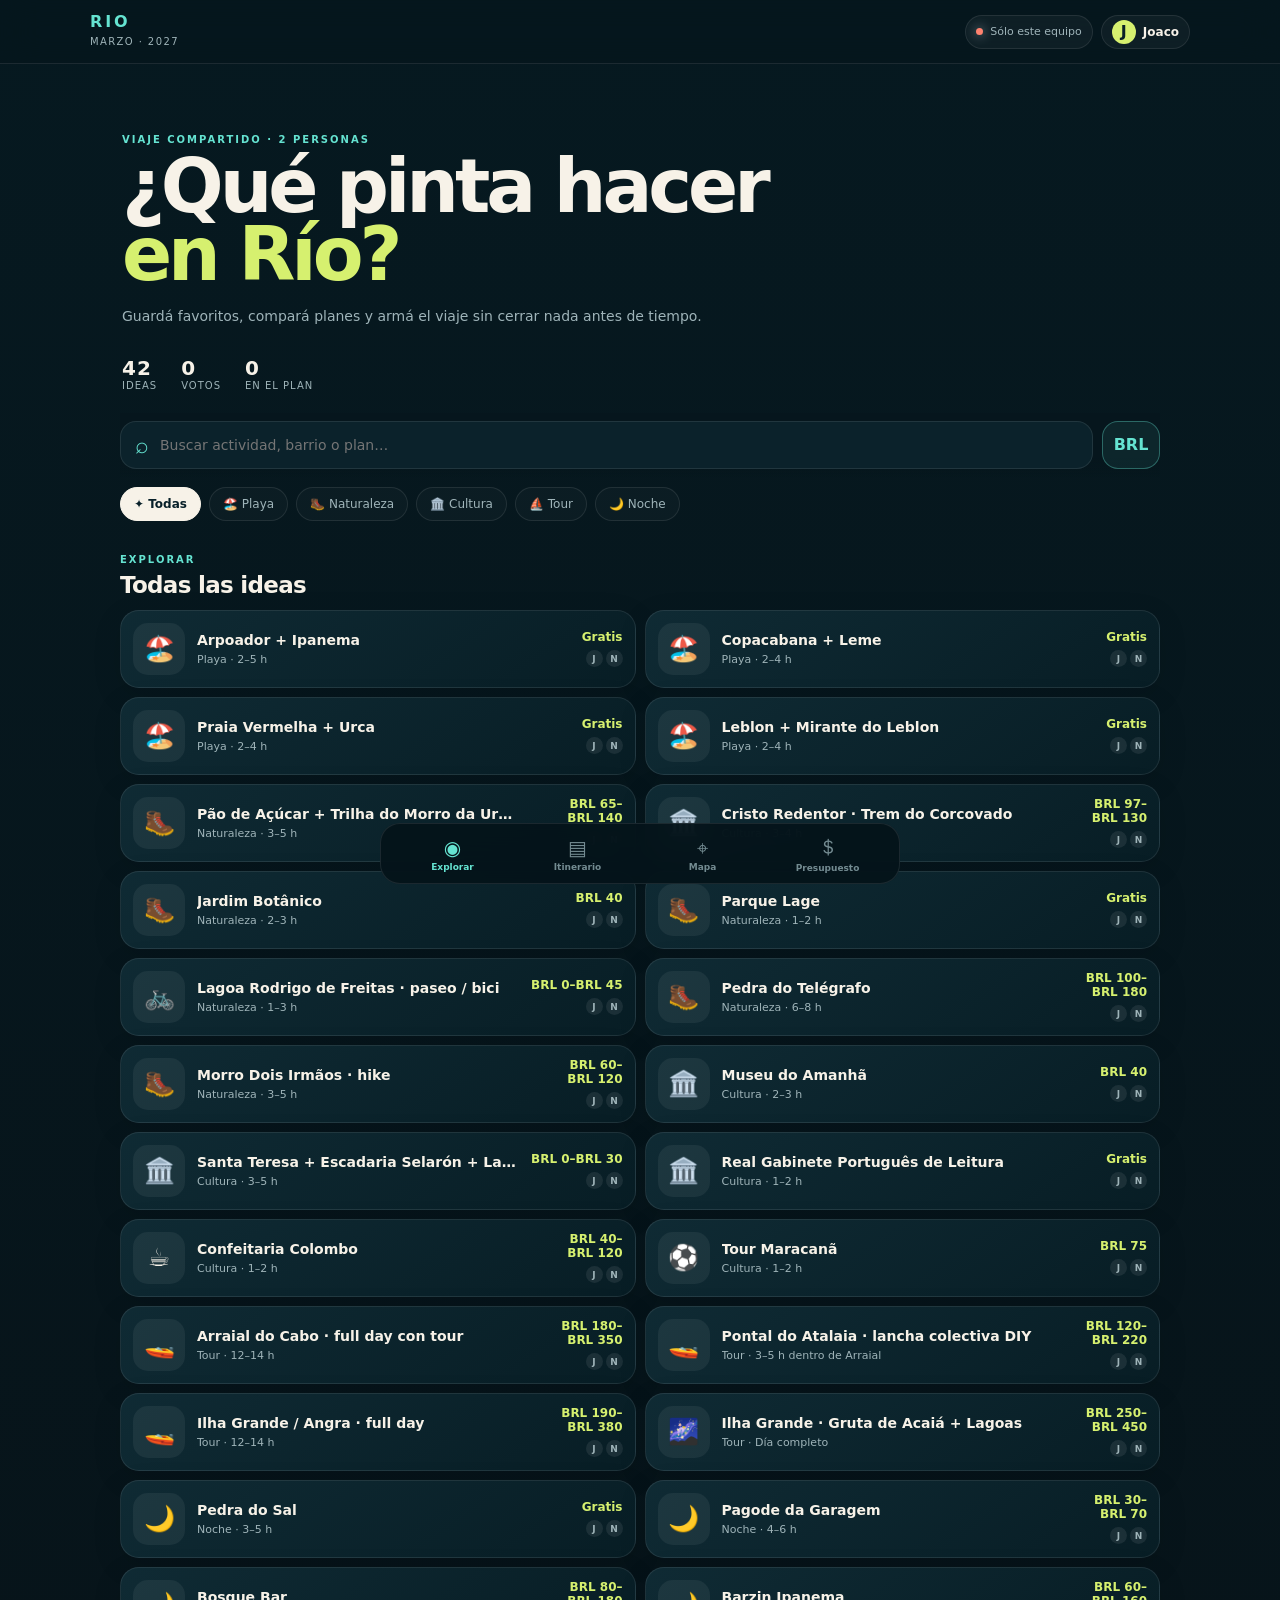
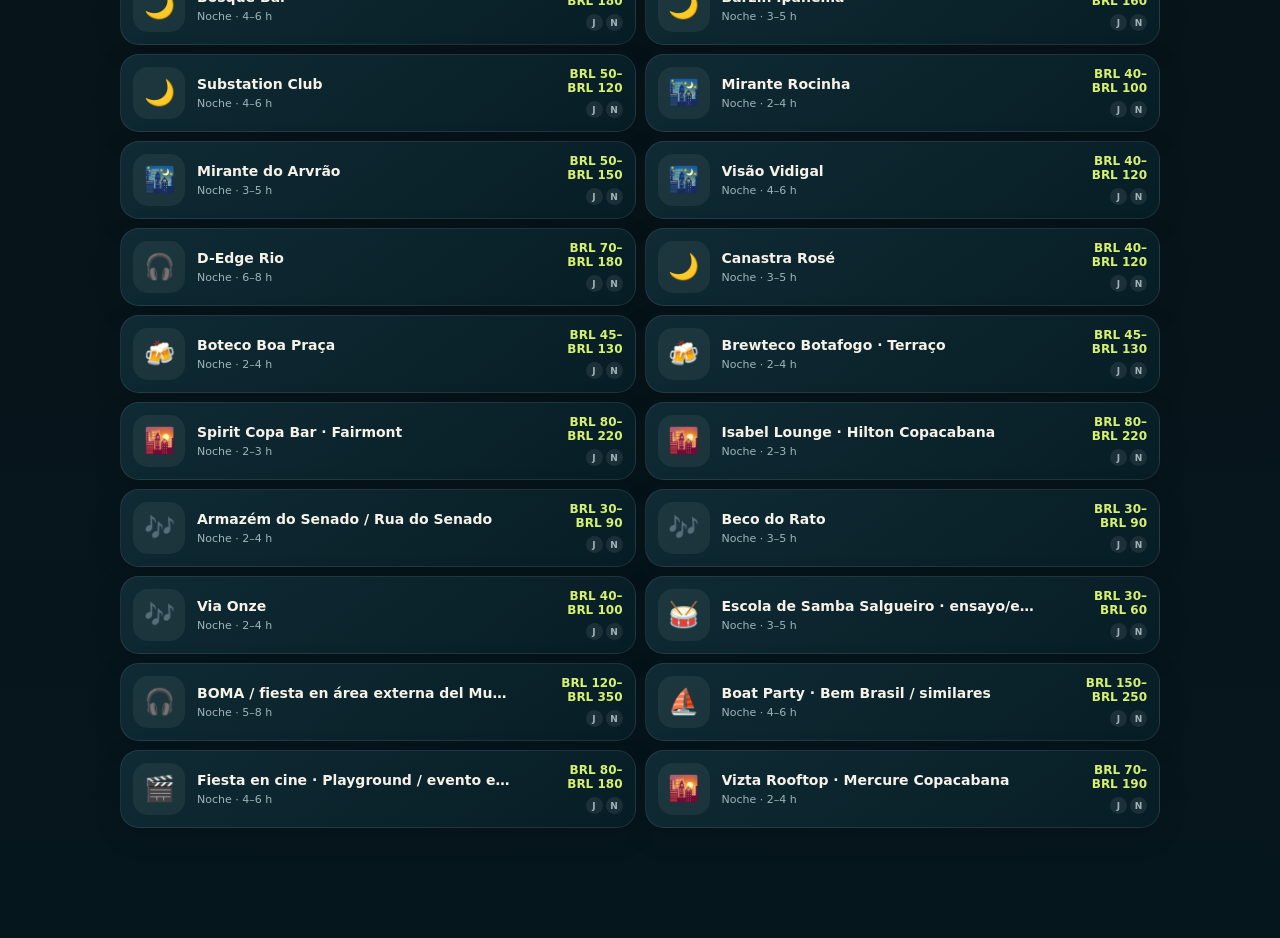
==== rio-2027/index.html @ f1df421c "Publish Rio 2027 trip planner" ====
<!doctype html>
<html lang="es">
<head>
  <meta charset="utf-8">
  <meta name="viewport" content="width=device-width,initial-scale=1,viewport-fit=cover">
  <meta name="theme-color" content="#071a22">
  <title>Río 2027 · Joaco + Nico</title>
  <link rel="icon" href="favicon.svg">
  <link rel="stylesheet" href="styles.css">
</head>
<body>
  <div class="ambient" aria-hidden="true"></div>
  <header class="topbar">
    <button class="brand" data-go="explorar" aria-label="Ir a Explorar"><span>RIO</span><small>marzo · 2027</small></button>
    <div class="top-actions">
      <button id="syncPill" class="sync-pill" title="Estado de sincronización"><i></i><span>Conectando</span></button>
      <button id="profileBtn" class="profile-btn"><span id="profileInitial">J</span><b id="profileLabel">Joaco</b></button>
    </div>
  </header>
  <main>
    <section id="view-explorar" class="view active">
      <div class="hero">
        <p class="eyebrow">VIAJE COMPARTIDO · 2 PERSONAS</p>
        <h1>¿Qué pinta hacer<br><em>en Río?</em></h1>
        <p>Guardá favoritos, compará planes y armá el viaje sin cerrar nada antes de tiempo.</p>
        <div class="hero-stats"><span><b id="statIdeas">0</b> ideas</span><span><b id="statVotes">0</b> votos</span><span><b id="statPlan">0</b> en el plan</span></div>
      </div>
      <div class="search-row">
        <label class="search"><span>⌕</span><input id="searchInput" type="search" placeholder="Buscar actividad, barrio o plan…"></label>
        <button id="currencyBtn" class="currency-btn" title="Cambiar moneda">BRL</button>
      </div>
      <div id="categoryChips" class="chips" aria-label="Categorías"></div>
      <div class="section-heading"><div><p class="eyebrow">EXPLORAR</p><h2 id="resultsTitle">Todas las ideas</h2></div><button id="compareBtn" class="text-btn hidden">Comparar <span id="compareCount">0</span></button></div>
      <div id="activityGrid" class="activity-grid"></div>
      <p id="emptyActivities" class="empty hidden">No encontré planes con esos filtros.</p>
    </section>
    <section id="view-itinerario" class="view">
      <div class="page-title"><p class="eyebrow">BORRADOR COMPARTIDO</p><h1>Itinerario</h1><p>Nada queda confirmado por agregarlo. Ordenen, anoten y decidan juntos.</p></div>
      <div class="plan-status"><div><span class="status-dot"></span><div><b>Plan en construcción</b><small>Los cambios se comparten automáticamente</small></div></div><button data-go="explorar" class="small-btn">+ Sumar plan</button></div>
      <div id="itineraryList" class="itinerary-list"></div>
      <div id="emptyItinerary" class="empty-state hidden"><span>🗓️</span><h3>El itinerario está libre</h3><p>Agregá actividades desde Explorar. Después pueden ponerles día, horario y notas.</p><button data-go="explorar" class="primary-btn">Explorar ideas</button></div>
    </section>
    <section id="view-mapa" class="view map-view">
      <div class="page-title"><p class="eyebrow">MAPA GENERAL</p><h1>Todo ubicado</h1><p>Tocá un punto para abrir la actividad. Las posiciones son orientativas; la ficha tiene el enlace exacto.</p></div>
      <div id="mapFilter" class="chips compact"></div>
      <div class="map-card general-map-card">
        <img src="assets/rio-city-map.png" alt="Mapa turístico de Río de Janeiro">
        <div id="generalMarkers" class="map-markers"></div>
        <div class="map-key"><span><i class="base-dot"></i> Base: Copacabana</span><span><i></i> Actividad</span></div>
      </div>
      <div id="regionalMapCard" class="map-card regional-map-card hidden"><img src="assets/rio-state-map.png" alt="Mapa del estado de Río de Janeiro"><div id="regionalMarkers" class="map-markers"></div></div>
      <p class="map-credit">Cartografía: <a href="https://commons.wikimedia.org/wiki/File:Rio_de_Janeiro_travel_map.svg" target="_blank" rel="noopener">Peter Fitzgerald / Wikimedia Commons</a>, CC BY-SA 3.0. Recorridos orientativos.</p>
    </section>
    <section id="view-presupuesto" class="view">
      <div class="page-title"><p class="eyebrow">CUENTAS COMPARTIDAS</p><h1>Presupuesto</h1><p>Gastos simples, cambio editable y saldo entre ustedes.</p></div>
      <div class="budget-total"><small>Total estimado</small><strong id="budgetTotal">R$ 0</strong><span id="budgetSplit">R$ 0 por persona</span></div>
      <div class="rates-card"><div><b>Cambio manual</b><small>Cuántos ARS y USD vale R$1</small></div><label>ARS <input id="rateARS" inputmode="decimal"></label><label>USD <input id="rateUSD" inputmode="decimal"></label><button id="saveRates" class="icon-btn">✓</button></div>
      <form id="expenseForm" class="expense-form">
        <input id="expenseTitle" required placeholder="Ej: Uber al aeropuerto">
        <div><input id="expenseAmount" required type="number" min="0" step="0.01" placeholder="Monto"><select id="expenseCurrency"><option>BRL</option><option>ARS</option><option>USD</option></select><select id="expensePayer"><option>Joaco</option><option>Nico</option><option>Ambos</option></select></div>
        <button class="primary-btn" type="submit">Agregar gasto</button>
      </form>
      <div class="section-heading"><div><p class="eyebrow">MOVIMIENTOS</p><h2>Gastos</h2></div></div>
      <div id="expenseList" class="expense-list"></div><p id="emptyExpenses" class="empty hidden">Todavía no cargaron gastos.</p>
    </section>
  </main>
  <nav class="bottom-nav" aria-label="Navegación principal">
    <button class="active" data-go="explorar"><span>◉</span>Explorar</button><button data-go="itinerario"><span>▤</span>Itinerario</button><button data-go="mapa"><span>⌖</span>Mapa</button><button data-go="presupuesto"><span>＄</span>Presupuesto</button>
  </nav>
  <dialog id="activityDialog" class="sheet"><div id="activityDetail"></div></dialog>
  <dialog id="routeDialog" class="route-dialog"><div id="routeDetail"></div></dialog>
  <dialog id="profileDialog" class="mini-dialog"><button class="dialog-close" data-close="profileDialog">×</button><p class="eyebrow">¿QUIÉN ESTÁ USANDO?</p><h2>Elegí tu perfil</h2><p>No es un inicio de sesión. Sólo identifica votos y gastos.</p><div class="profile-options"><button data-profile="Joaco"><span>J</span>Joaco</button><button data-profile="Nico"><span>N</span>Nico</button></div></dialog>
  <dialog id="compareDialog" class="compare-dialog"><div id="compareDetail"></div></dialog>
  <div id="toast" class="toast" role="status"></div>
  <script src="activities.js"></script><script src="firebase-config.js"></script><script src="app.js"></script>
</body>
</html>
---- rio-2027/styles.css ----
:root{--bg:#06161d;--panel:#0b222b;--panel2:#102c36;--ink:#f7f2e8;--muted:#9fb4b9;--line:rgba(255,255,255,.09);--aqua:#65e3d1;--lime:#d6f06f;--coral:#ff826f;--gold:#f6c65b;--safe-bottom:max(18px,env(safe-area-inset-bottom));font-family:Inter,ui-sans-serif,system-ui,-apple-system,"Segoe UI",sans-serif;color:var(--ink);background:var(--bg);font-synthesis:none}*{box-sizing:border-box}html{scroll-behavior:smooth;background:var(--bg)}body{margin:0;min-height:100vh;background:linear-gradient(180deg,#061920 0,#07141a 65%,#06161d 100%);color:var(--ink)}button,input,select,textarea{font:inherit}button,a{touch-action:manipulation}button{color:inherit}.ambient{position:fixed;inset:-30% -20% auto;height:580px;pointer-events:none;background:radial-gradient(circle at 60% 30%,rgba(31,169,151,.18),transparent 48%),radial-gradient(circle at 15% 10%,rgba(224,201,93,.1),transparent 40%);z-index:-1}.topbar{position:sticky;top:0;z-index:20;display:flex;align-items:center;justify-content:space-between;padding:14px 18px;background:rgba(6,22,29,.88);backdrop-filter:blur(18px);border-bottom:1px solid var(--line)}.brand{padding:0;border:0;background:none;text-align:left}.brand span{display:block;font-weight:950;letter-spacing:.18em;color:var(--aqua);line-height:1}.brand small{font-size:10px;text-transform:uppercase;letter-spacing:.14em;color:var(--muted)}.top-actions{display:flex;gap:8px;align-items:center}.sync-pill,.profile-btn{height:34px;border:1px solid var(--line);border-radius:999px;background:rgba(255,255,255,.04);display:flex;align-items:center;gap:7px;padding:0 10px}.sync-pill{font-size:11px;color:var(--muted)}.sync-pill i,.status-dot{width:7px;height:7px;border-radius:50%;background:var(--gold);box-shadow:0 0 12px currentColor}.sync-pill.online i,.status-dot{background:var(--aqua)}.sync-pill.offline i{background:var(--coral)}.profile-btn span{display:grid;place-items:center;width:24px;height:24px;border-radius:50%;background:var(--lime);color:#092027;font-weight:900}.profile-btn b{font-size:12px}main{width:min(100%,1100px);margin:0 auto;padding:0 16px 110px}.view{display:none;animation:fade .22s ease}.view.active{display:block}@keyframes fade{from{opacity:.4;transform:translateY(4px)}}.hero{padding:38px 2px 22px}.eyebrow{margin:0 0 7px;font-size:10px;font-weight:850;letter-spacing:.2em;color:var(--aqua)}h1,h2,h3,p{margin-top:0}.hero h1,.page-title h1{margin:0;font-size:clamp(39px,10vw,74px);line-height:.92;letter-spacing:-.055em}.hero h1 em{font-style:normal;color:var(--lime)}.hero>p:not(.eyebrow),.page-title>p:not(.eyebrow){max-width:600px;color:var(--muted);font-size:14px;line-height:1.55;margin:18px 0}.hero-stats{display:flex;gap:24px;padding-top:10px}.hero-stats span{display:flex;flex-direction:column;color:var(--muted);font-size:10px;text-transform:uppercase;letter-spacing:.1em}.hero-stats b{color:var(--ink);font-size:20px}.search-row{display:flex;gap:9px;position:sticky;top:63px;z-index:15;padding:8px 0;background:linear-gradient(var(--bg) 70%,transparent)}.search{height:48px;flex:1;display:flex;align-items:center;gap:9px;padding:0 14px;border-radius:16px;background:var(--panel);border:1px solid var(--line)}.search span{font-size:23px;color:var(--aqua)}.search input{width:100%;border:0;outline:0;background:none;color:var(--ink);font-size:14px}.currency-btn{width:58px;border:1px solid rgba(101,227,209,.35);border-radius:16px;background:rgba(101,227,209,.08);color:var(--aqua);font-weight:900}.chips{display:flex;overflow:auto;gap:8px;padding:10px 0 17px;scrollbar-width:none}.chips::-webkit-scrollbar{display:none}.chips button{white-space:nowrap;padding:9px 13px;border:1px solid var(--line);border-radius:999px;background:rgba(255,255,255,.025);font-size:12px;color:var(--muted)}.chips button.active{background:var(--ink);border-color:var(--ink);color:#082029;font-weight:850}.chips.compact{padding-top:0}.section-heading{display:flex;align-items:end;justify-content:space-between;margin:16px 0 12px}.section-heading h2{font-size:23px;letter-spacing:-.03em;margin:0}.text-btn{border:0;background:none;color:var(--aqua);font-weight:750}.text-btn span{display:inline-grid;place-items:center;min-width:20px;height:20px;border-radius:99px;background:var(--aqua);color:#062028}.activity-grid{display:grid;gap:9px}.activity-card{position:relative;display:grid;grid-template-columns:52px 1fr auto;align-items:center;gap:12px;width:100%;min-height:78px;padding:12px;border:1px solid var(--line);border-radius:19px;background:linear-gradient(145deg,rgba(16,44,54,.94),rgba(8,30,38,.94));text-align:left;box-shadow:0 8px 30px rgba(0,0,0,.1)}.activity-card:active{transform:scale(.985)}.activity-card.selected{border-color:rgba(101,227,209,.55)}.activity-icon{width:52px;height:52px;border-radius:15px;display:grid;place-items:center;background:rgba(255,255,255,.06);font-size:25px}.activity-copy{min-width:0}.activity-copy b{display:block;font-size:14px;white-space:nowrap;overflow:hidden;text-overflow:ellipsis}.activity-copy small{display:block;margin-top:5px;color:var(--muted);font-size:11px;white-space:nowrap;overflow:hidden;text-overflow:ellipsis}.activity-price{text-align:right;font-weight:900;font-size:12px;color:var(--lime);max-width:98px}.vote-pips{display:flex;justify-content:flex-end;gap:3px;margin-top:6px}.vote-pips i{width:17px;height:17px;border-radius:50%;display:grid;place-items:center;font-style:normal;font-size:9px;background:rgba(255,255,255,.08);color:var(--muted)}.vote-pips i.yes{background:var(--coral);color:white}.page-title{padding:38px 2px 16px}.page-title h1{font-size:clamp(40px,10vw,64px)}.plan-status,.rates-card{display:flex;justify-content:space-between;align-items:center;gap:10px;padding:13px;border:1px solid var(--line);border-radius:18px;background:var(--panel);margin-bottom:16px}.plan-status>div{display:flex;gap:10px;align-items:center}.plan-status small,.rates-card small{display:block;color:var(--muted);font-size:10px;margin-top:3px}.small-btn,.icon-btn{border:1px solid var(--line);background:rgba(255,255,255,.04);border-radius:11px;padding:8px 10px;font-size:11px}.itinerary-list{display:grid;gap:10px}.plan-item{display:grid;grid-template-columns:39px 1fr auto;gap:10px;padding:14px;border:1px solid var(--line);border-radius:18px;background:var(--panel)}.plan-number{width:35px;height:35px;border-radius:12px;display:grid;place-items:center;background:var(--lime);color:#071a22;font-weight:900}.plan-item h3{font-size:14px;margin:1px 0 5px}.plan-fields{display:flex;flex-wrap:wrap;gap:6px}.plan-fields input{max-width:135px;background:rgba(255,255,255,.04);border:1px solid var(--line);color:var(--muted);border-radius:9px;padding:7px;font-size:11px}.plan-actions{display:flex;flex-direction:column;gap:3px}.plan-actions button,.expense-delete{width:27px;height:27px;border:0;border-radius:8px;background:rgba(255,255,255,.05);font-size:11px;color:var(--muted)}.empty-state,.empty{text-align:center;color:var(--muted);padding:45px 20px}.empty-state span{font-size:42px}.empty-state h3{color:var(--ink);margin:12px 0 6px}.primary-btn{border:0;border-radius:13px;background:var(--lime);color:#082029;padding:12px 16px;font-weight:900}.map-card{position:relative;overflow:hidden;border:1px solid var(--line);border-radius:22px;background:#bdd5c5;box-shadow:0 20px 50px rgba(0,0,0,.25)}.map-card img{display:block;width:100%;min-height:360px;object-fit:cover}.map-markers{position:absolute;inset:0}.marker{position:absolute;transform:translate(-50%,-50%);width:31px;height:31px;border:3px solid white;border-radius:50% 50% 50% 8px;background:var(--coral);box-shadow:0 4px 12px rgba(0,0,0,.4);display:grid;place-items:center;font-size:13px;rotate:-45deg}.marker span{rotate:45deg}.marker.base{background:#082029;border-color:var(--lime);z-index:3}.marker.active{width:39px;height:39px;background:var(--aqua)}.map-key{position:absolute;left:10px;bottom:10px;display:flex;gap:12px;padding:8px 10px;border-radius:12px;background:rgba(6,22,29,.9);font-size:9px}.map-key span{display:flex;gap:5px;align-items:center}.map-key i{width:8px;height:8px;border-radius:50%;background:var(--coral)}.map-key .base-dot{background:var(--lime)}.regional-map-card{margin-top:12px}.map-credit{font-size:9px;color:var(--muted);line-height:1.5;margin:10px 5px}.map-credit a{color:var(--aqua)}.budget-total{padding:25px;border-radius:24px;background:linear-gradient(135deg,var(--lime),#70dfbe);color:#082029;margin-bottom:12px}.budget-total small,.budget-total span{display:block;font-weight:700}.budget-total strong{display:block;font-size:40px;letter-spacing:-.05em;margin:3px 0}.rates-card{align-items:end}.rates-card>div{flex:1}.rates-card label{font-size:9px;color:var(--muted)}.rates-card input{display:block;width:72px;margin-top:3px;padding:7px;border:1px solid var(--line);border-radius:8px;background:rgba(255,255,255,.04);color:var(--ink)}.expense-form{padding:14px;border:1px solid var(--line);border-radius:20px;background:var(--panel);display:grid;gap:9px}.expense-form input,.expense-form select{min-width:0;padding:11px;border:1px solid var(--line);border-radius:11px;background:#071a22;color:var(--ink)}.expense-form>div{display:grid;grid-template-columns:1fr 75px 90px;gap:7px}.expense-list{display:grid;gap:8px}.expense-row{display:grid;grid-template-columns:1fr auto auto;align-items:center;gap:10px;padding:12px 14px;border-bottom:1px solid var(--line)}.expense-row b{display:block;font-size:13px}.expense-row small{color:var(--muted);font-size:10px}.expense-row strong{font-size:13px}.bottom-nav{position:fixed;z-index:25;bottom:0;left:0;right:0;display:grid;grid-template-columns:repeat(4,1fr);padding:8px 8px var(--safe-bottom);background:rgba(5,20,26,.94);border-top:1px solid var(--line);backdrop-filter:blur(20px)}.bottom-nav button{border:0;background:none;color:#738b91;font-size:9px;font-weight:700}.bottom-nav span{display:block;font-size:20px;margin-bottom:2px}.bottom-nav button.active{color:var(--aqua)}dialog{color:var(--ink);border:0;background:transparent;padding:0}dialog::backdrop{background:rgba(0,8,11,.78);backdrop-filter:blur(4px)}.sheet{width:min(100%,650px);max-width:none;margin:auto 0 0 auto;height:min(90vh,820px);border-radius:27px 27px 0 0;background:var(--bg);overflow:auto}.sheet-inner{padding:9px 17px 35px}.sheet-hero{position:relative;padding:21px;border-radius:21px;background:linear-gradient(135deg,var(--panel2),var(--panel));min-height:155px}.sheet-close,.dialog-close{position:absolute;right:12px;top:12px;width:35px;height:35px;border:1px solid var(--line);border-radius:50%;background:rgba(4,17,22,.65);font-size:20px;z-index:2}.sheet-icon{font-size:36px}.sheet-hero h2{font-size:29px;line-height:1;margin:16px 0 8px;max-width:85%}.sheet-meta{display:flex;gap:7px;flex-wrap:wrap}.sheet-meta span{padding:6px 8px;border-radius:999px;background:rgba(255,255,255,.07);font-size:10px}.sheet-price{color:var(--lime);font-weight:900;cursor:pointer}.sheet-section{padding:19px 3px;border-bottom:1px solid var(--line)}.sheet-section h3{font-size:11px;text-transform:uppercase;letter-spacing:.15em;color:var(--aqua);margin-bottom:8px}.sheet-section p{color:#c3d0d2;font-size:13px;line-height:1.55;margin:0}.disclosure{border-bottom:1px solid var(--line)}.disclosure summary{list-style:none;padding:16px 3px;font-size:13px;font-weight:800;cursor:pointer}.disclosure summary::after{content:'+';float:right;color:var(--aqua);font-size:18px}.disclosure[open] summary::after{content:'−'}.disclosure p{padding:0 3px 17px;color:var(--muted);font-size:12px;line-height:1.55}.sheet-actions{position:sticky;bottom:0;display:grid;grid-template-columns:1fr 1fr;gap:8px;padding:12px 0;background:linear-gradient(transparent,var(--bg) 18%)}.sheet-actions button{padding:12px;border-radius:13px;border:1px solid var(--line);background:var(--panel);font-weight:800;font-size:12px}.sheet-actions .accent{background:var(--lime);color:#082029;border-color:var(--lime)}.vote-row{display:grid;grid-template-columns:1fr 1fr;gap:8px}.vote-row button{border:1px solid var(--line);border-radius:12px;background:rgba(255,255,255,.04);padding:11px;font-size:12px}.vote-row button.active{background:rgba(255,130,111,.16);border-color:var(--coral)}.route-dialog{width:100%;height:100%;max-width:none;max-height:none;background:var(--bg)}.route-wrap{min-height:100%;padding:16px 16px 35px}.route-head{display:flex;align-items:start;justify-content:space-between;margin-bottom:14px}.route-head h2{font-size:26px;margin:2px 0}.route-head .sheet-close{position:static}.route-map{position:relative;border-radius:23px;overflow:hidden;background:#bdd5c5}.route-map img{display:block;width:100%;min-height:390px;object-fit:cover}.route-svg{position:absolute;inset:0;width:100%;height:100%;overflow:visible}.route-svg line{stroke:#ff604b;stroke-width:1.5;stroke-dasharray:4 3;filter:drop-shadow(0 2px 1px rgba(0,0,0,.4))}.route-svg circle{fill:#ff604b;stroke:white;stroke-width:.7}.route-panel{margin-top:12px;padding:16px;border-radius:19px;background:var(--panel)}.route-facts{display:grid;grid-template-columns:repeat(3,1fr);gap:7px}.route-facts div{padding:10px;border-radius:12px;background:rgba(255,255,255,.04)}.route-facts small,.route-facts b{display:block}.route-facts small{font-size:9px;color:var(--muted);margin-bottom:4px}.route-facts b{font-size:11px}.route-steps{padding-left:19px;color:#c3d0d2;font-size:12px;line-height:1.8}.route-note{font-size:11px;color:var(--muted);line-height:1.5}.mini-dialog,.compare-dialog{width:min(calc(100% - 32px),520px);border-radius:24px;background:var(--panel);padding:25px}.mini-dialog{overflow:visible}.mini-dialog h2{font-size:27px;margin-bottom:5px}.mini-dialog>p:not(.eyebrow){font-size:12px;color:var(--muted)}.profile-options{display:grid;grid-template-columns:1fr 1fr;gap:9px;margin-top:20px}.profile-options button{padding:17px;border:1px solid var(--line);background:rgba(255,255,255,.04);border-radius:15px;font-weight:900}.profile-options span{display:grid;place-items:center;width:35px;height:35px;margin:0 auto 8px;border-radius:50%;background:var(--lime);color:#082029}.compare-dialog{max-width:850px}.compare-scroll{display:grid;grid-template-columns:repeat(2,minmax(200px,1fr));gap:8px}.compare-card{padding:14px;border:1px solid var(--line);border-radius:15px}.compare-card h3{font-size:14px}.compare-card p{font-size:11px;color:var(--muted)}.toast{position:fixed;z-index:70;left:50%;bottom:100px;transform:translate(-50%,20px);opacity:0;pointer-events:none;background:var(--ink);color:#082029;border-radius:99px;padding:10px 15px;font-weight:800;font-size:11px;transition:.25s}.toast.show{opacity:1;transform:translate(-50%,0)}.hidden{display:none!important}
@media(min-width:720px){main{padding-left:30px;padding-right:30px}.activity-grid{grid-template-columns:repeat(2,1fr)}.topbar{padding-left:max(24px,calc((100vw - 1100px)/2));padding-right:max(24px,calc((100vw - 1100px)/2))}.bottom-nav{left:50%;right:auto;bottom:16px;transform:translateX(-50%);width:520px;border:1px solid var(--line);border-radius:20px;padding:9px;background:rgba(5,20,26,.94)}.sheet{margin:auto 0 0 auto;width:600px;height:100%;border-radius:27px 0 0 27px}.route-wrap{max-width:1050px;margin:auto}.general-map-card img{min-height:570px}.page-title{padding-top:60px}.hero{padding-top:70px}}
@media(max-width:390px){.sync-pill span{display:none}.sync-pill{width:34px;justify-content:center}.hero h1{font-size:38px}.activity-card{grid-template-columns:47px 1fr auto}.activity-icon{width:47px;height:47px}.activity-price{max-width:72px}.rates-card{flex-wrap:wrap}.rates-card>div{flex-basis:100%}}
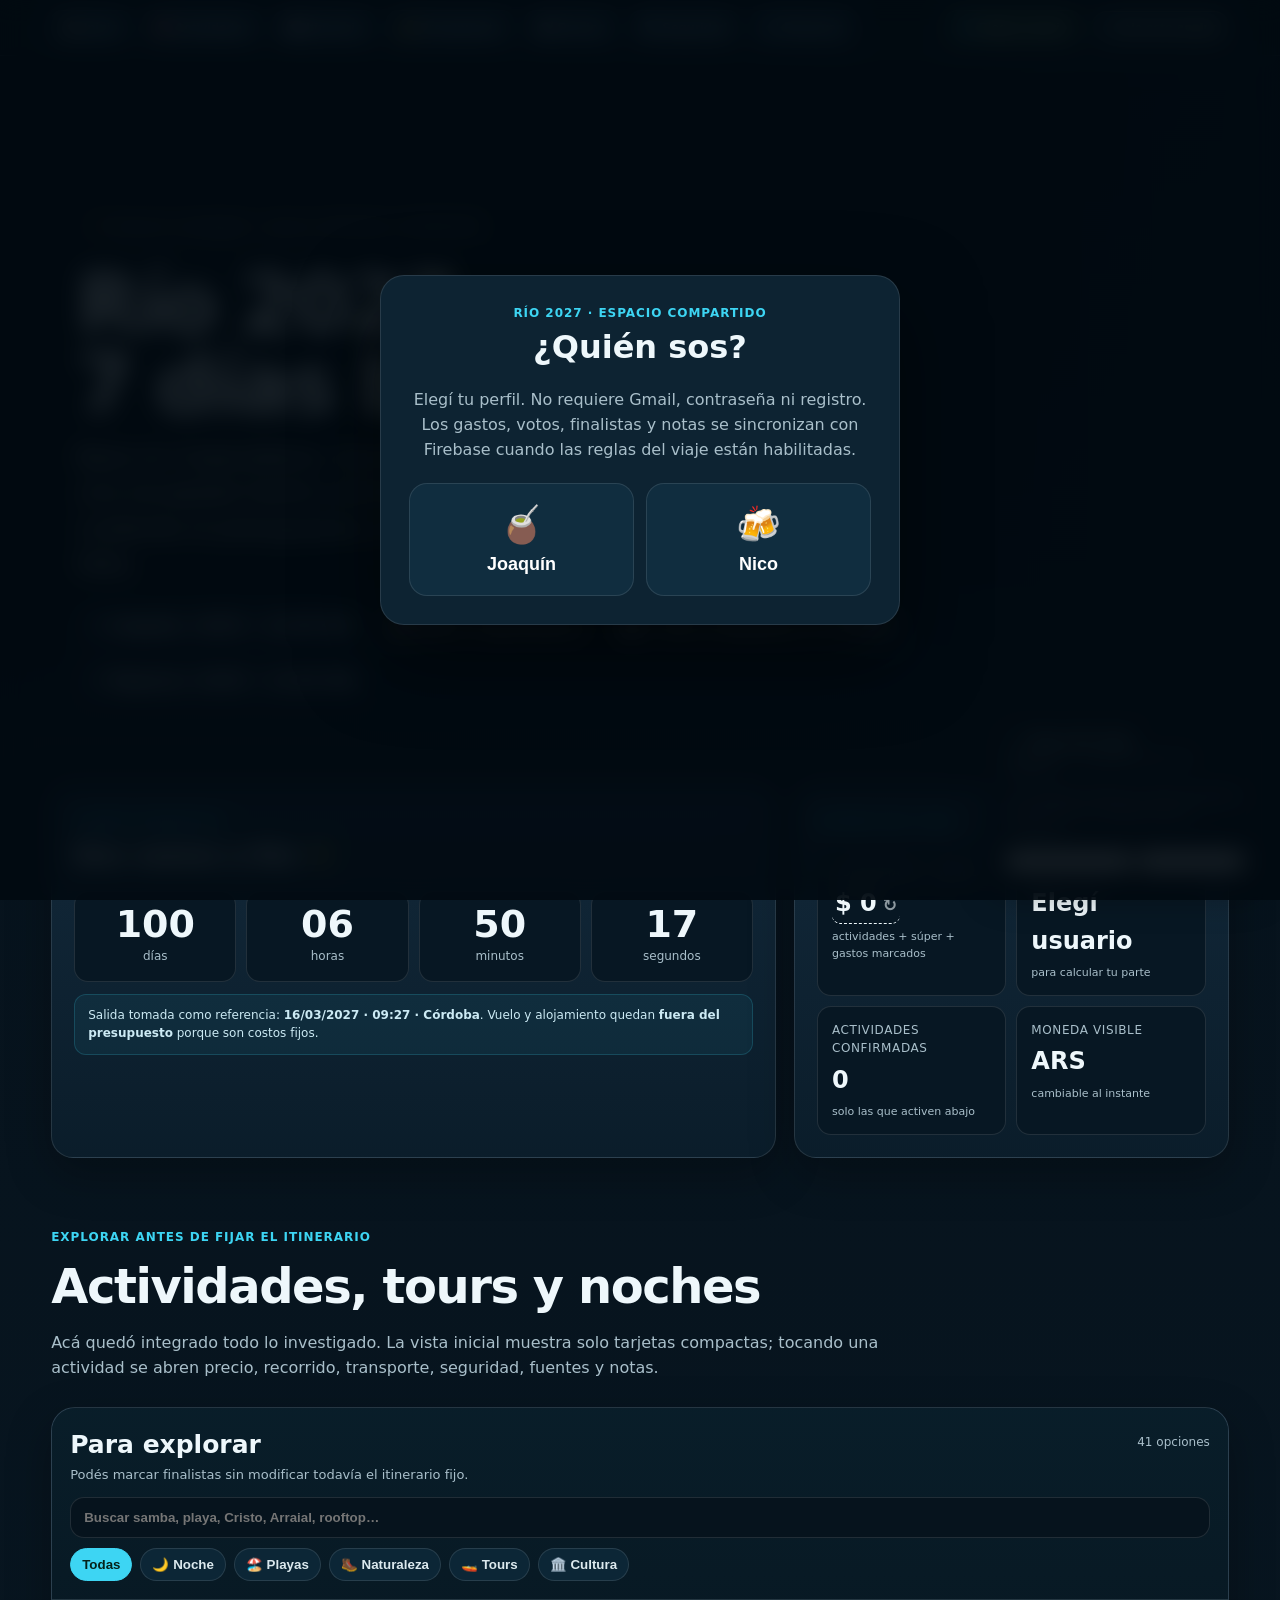
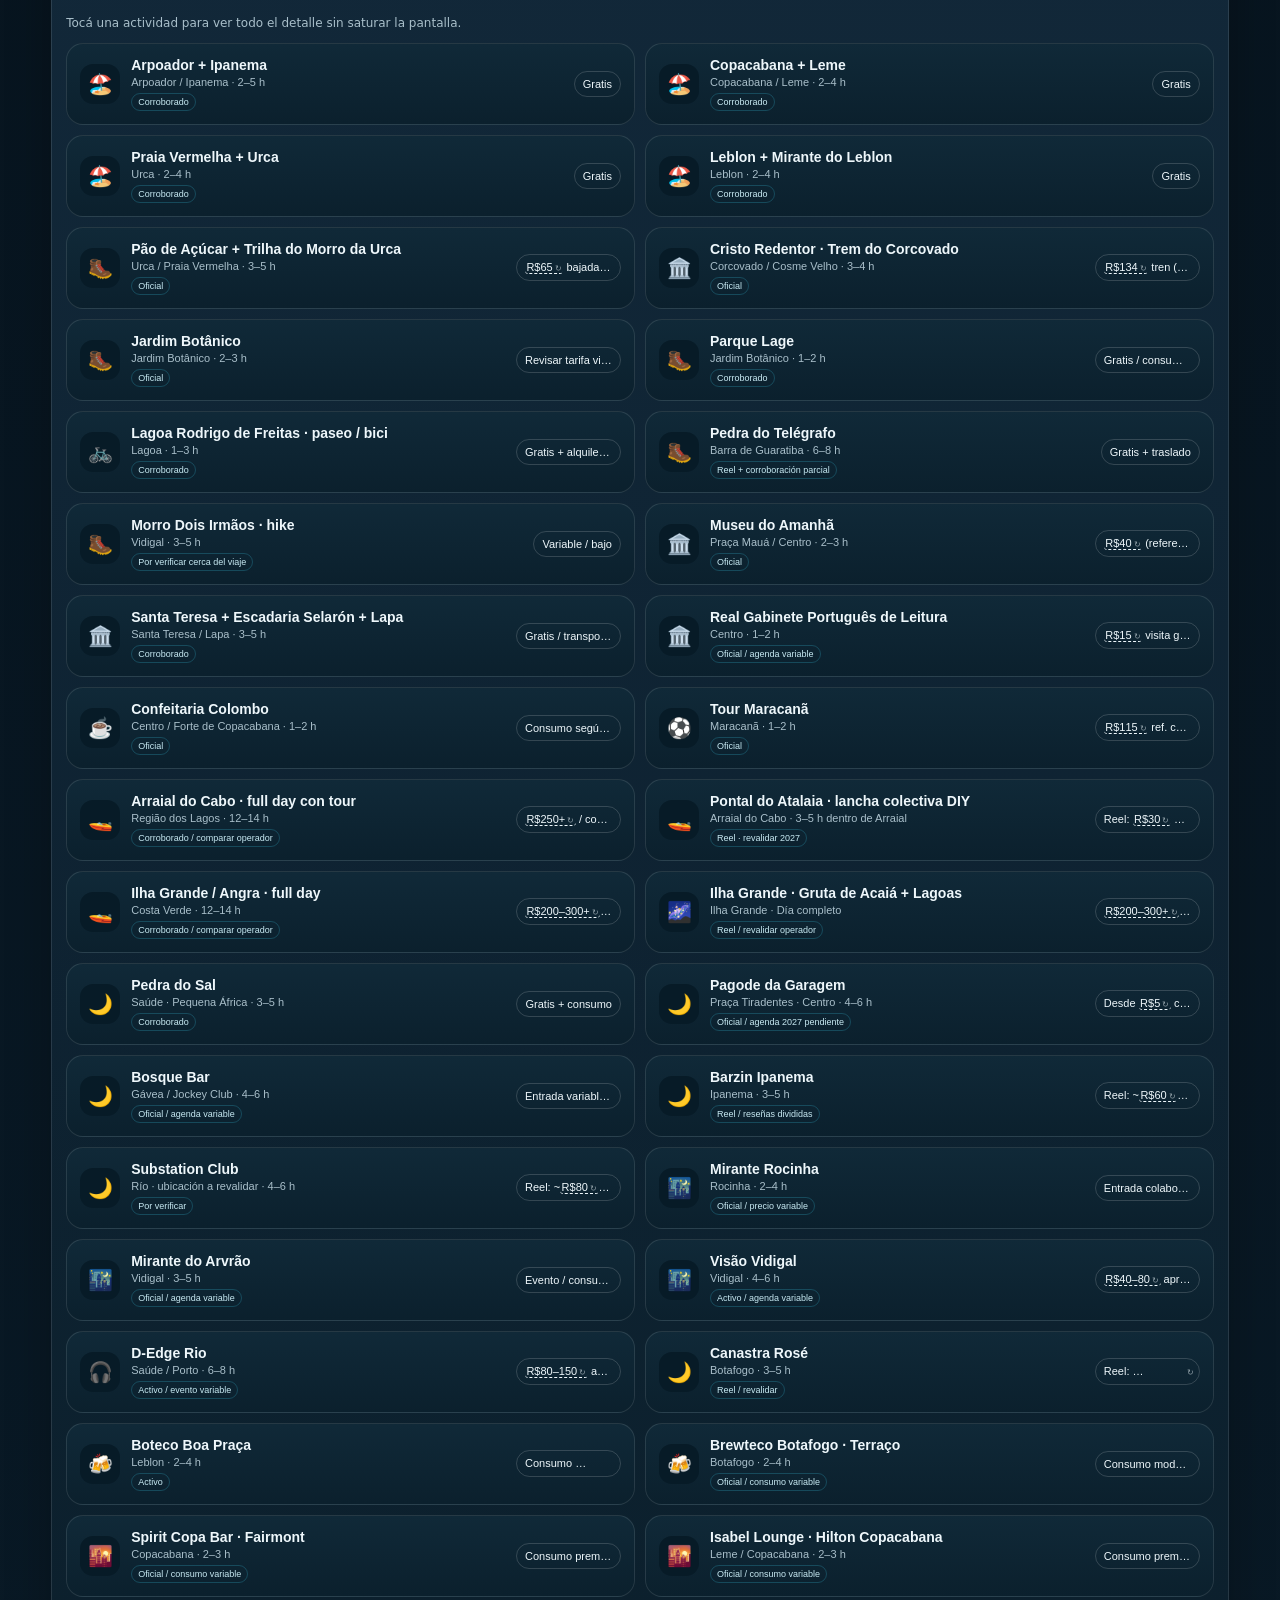
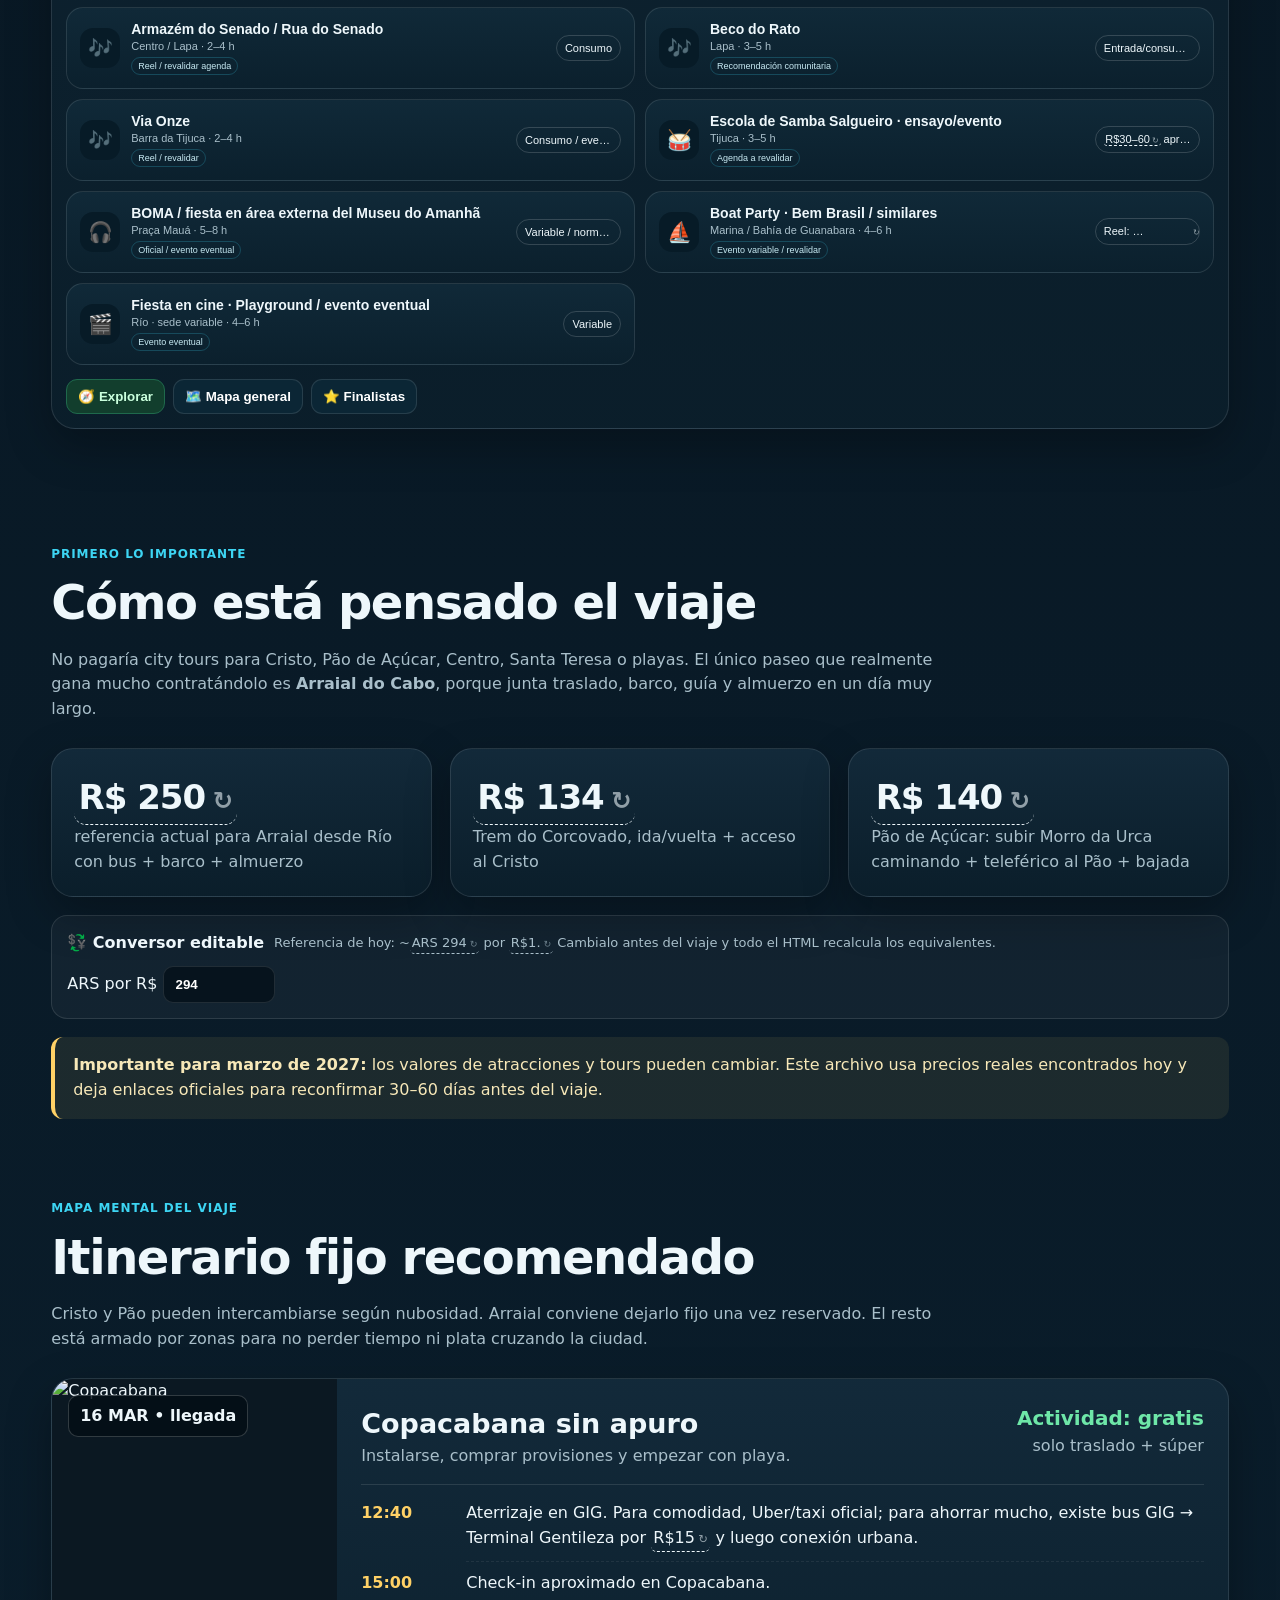
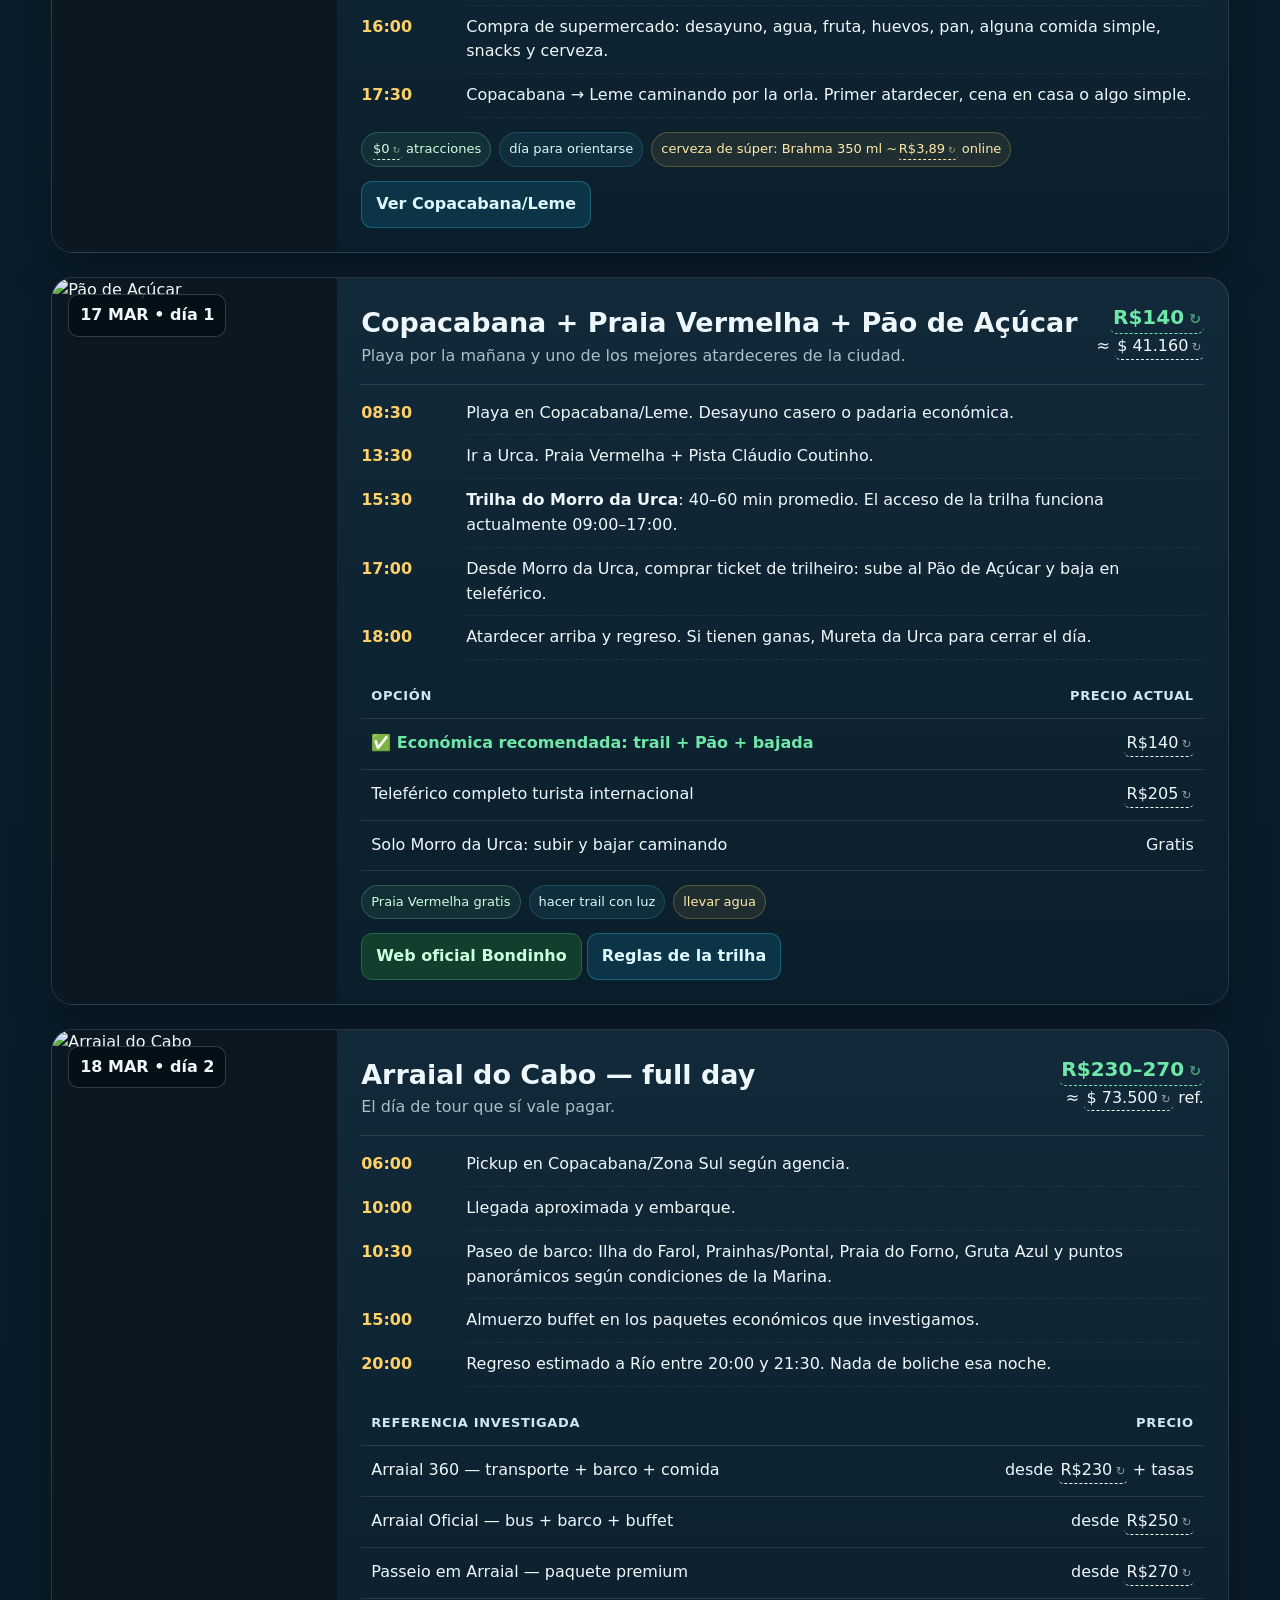
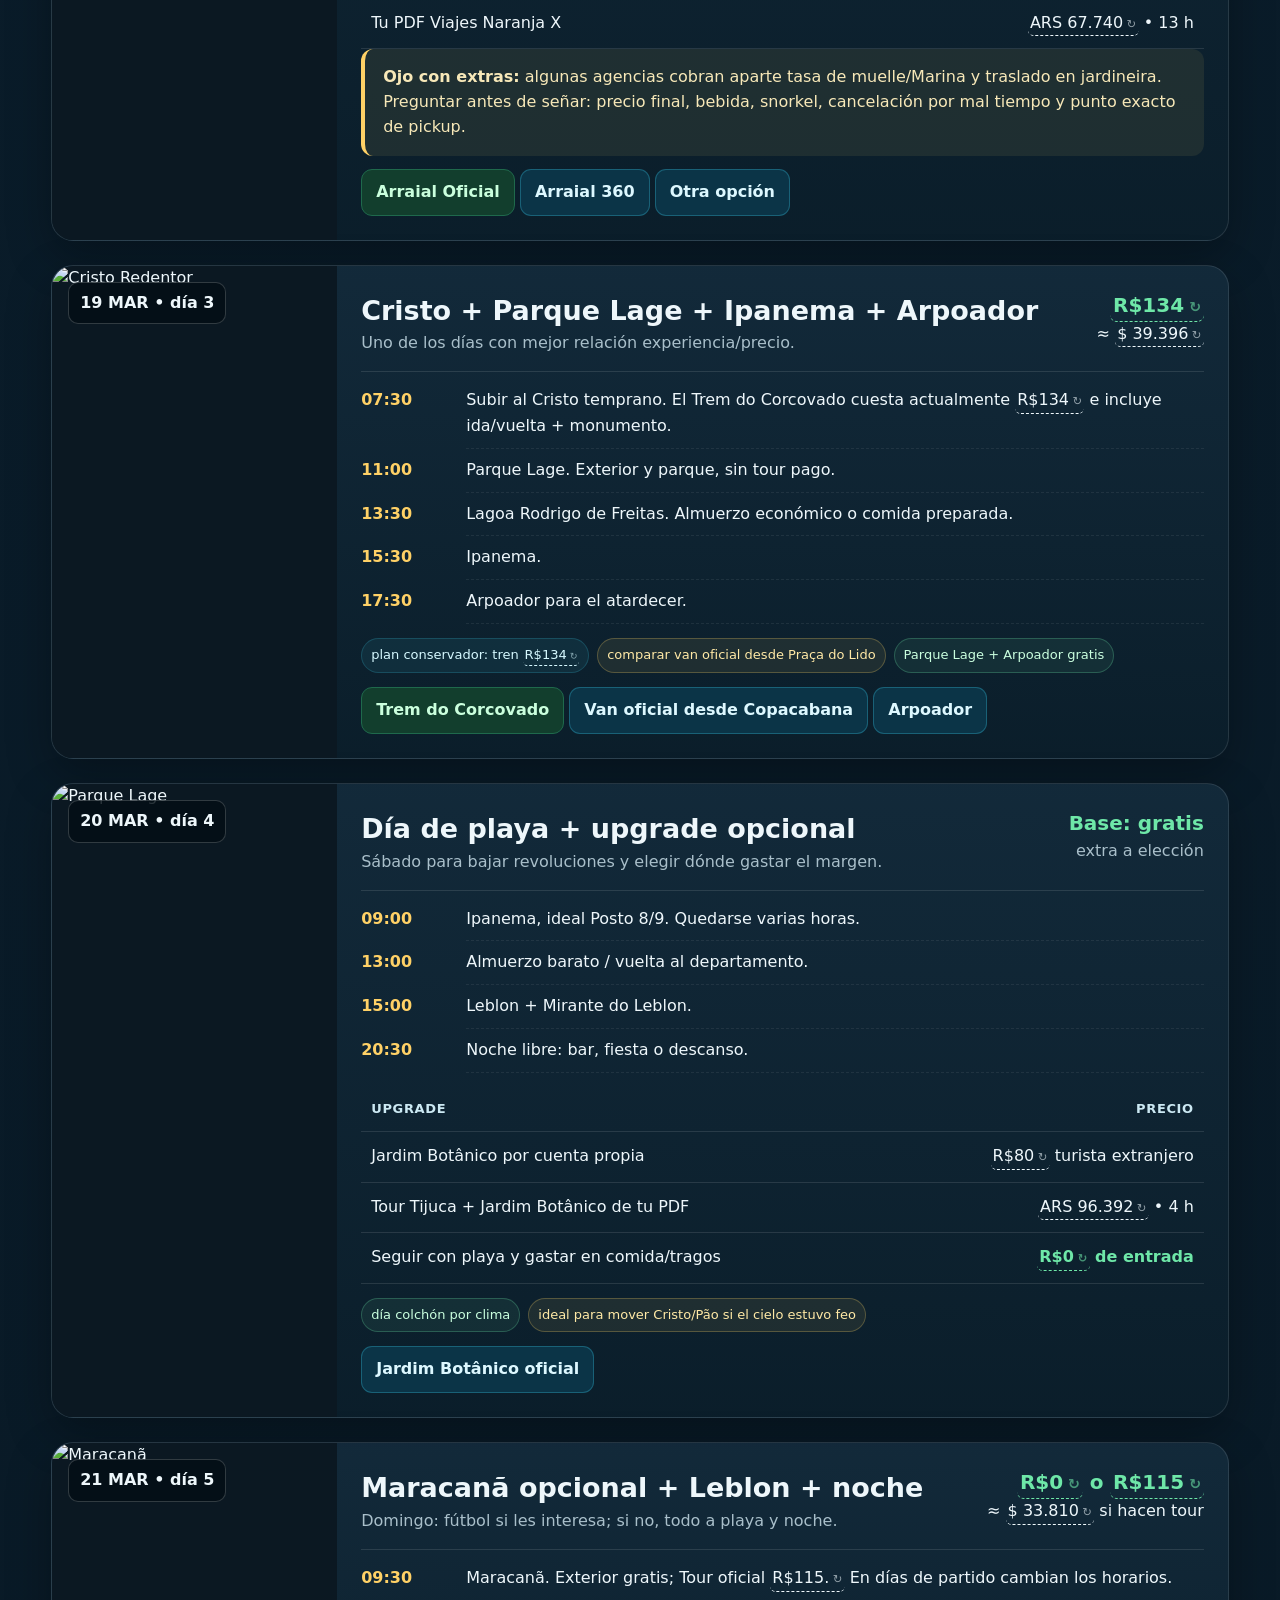
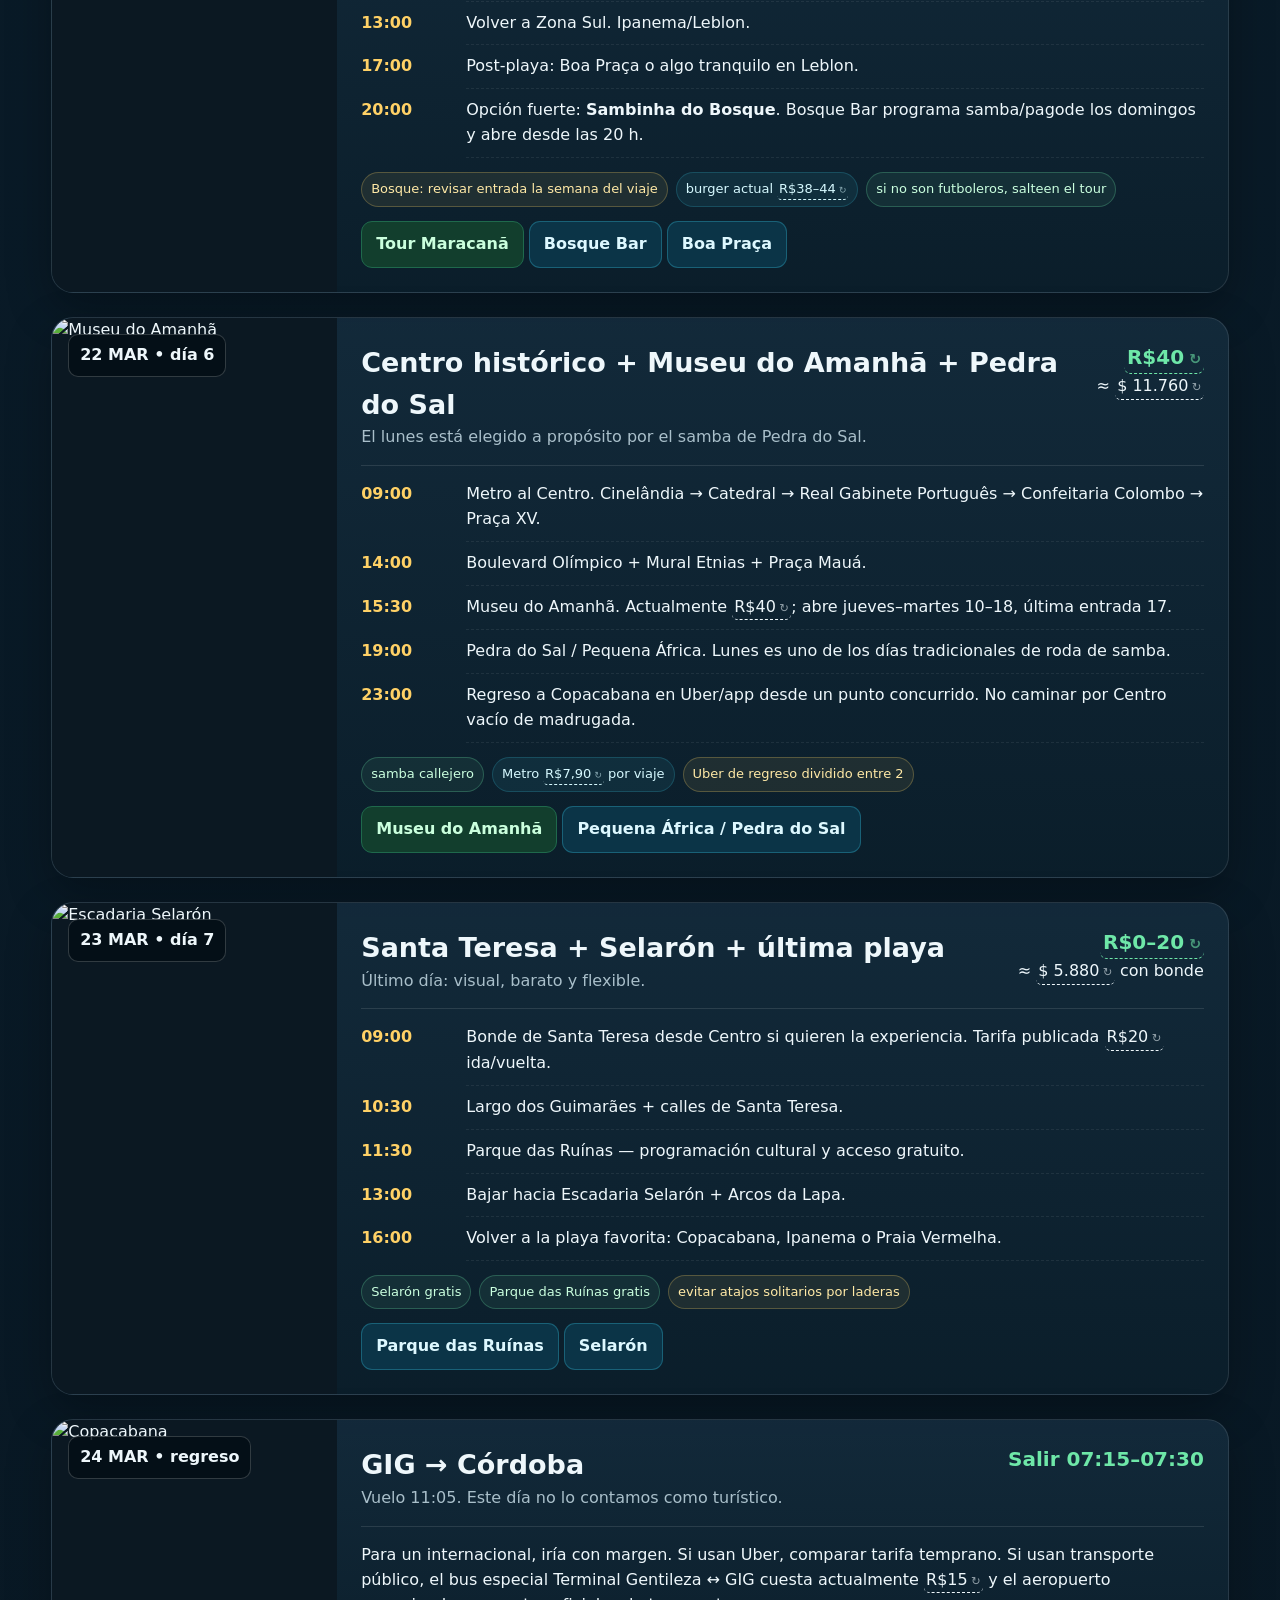
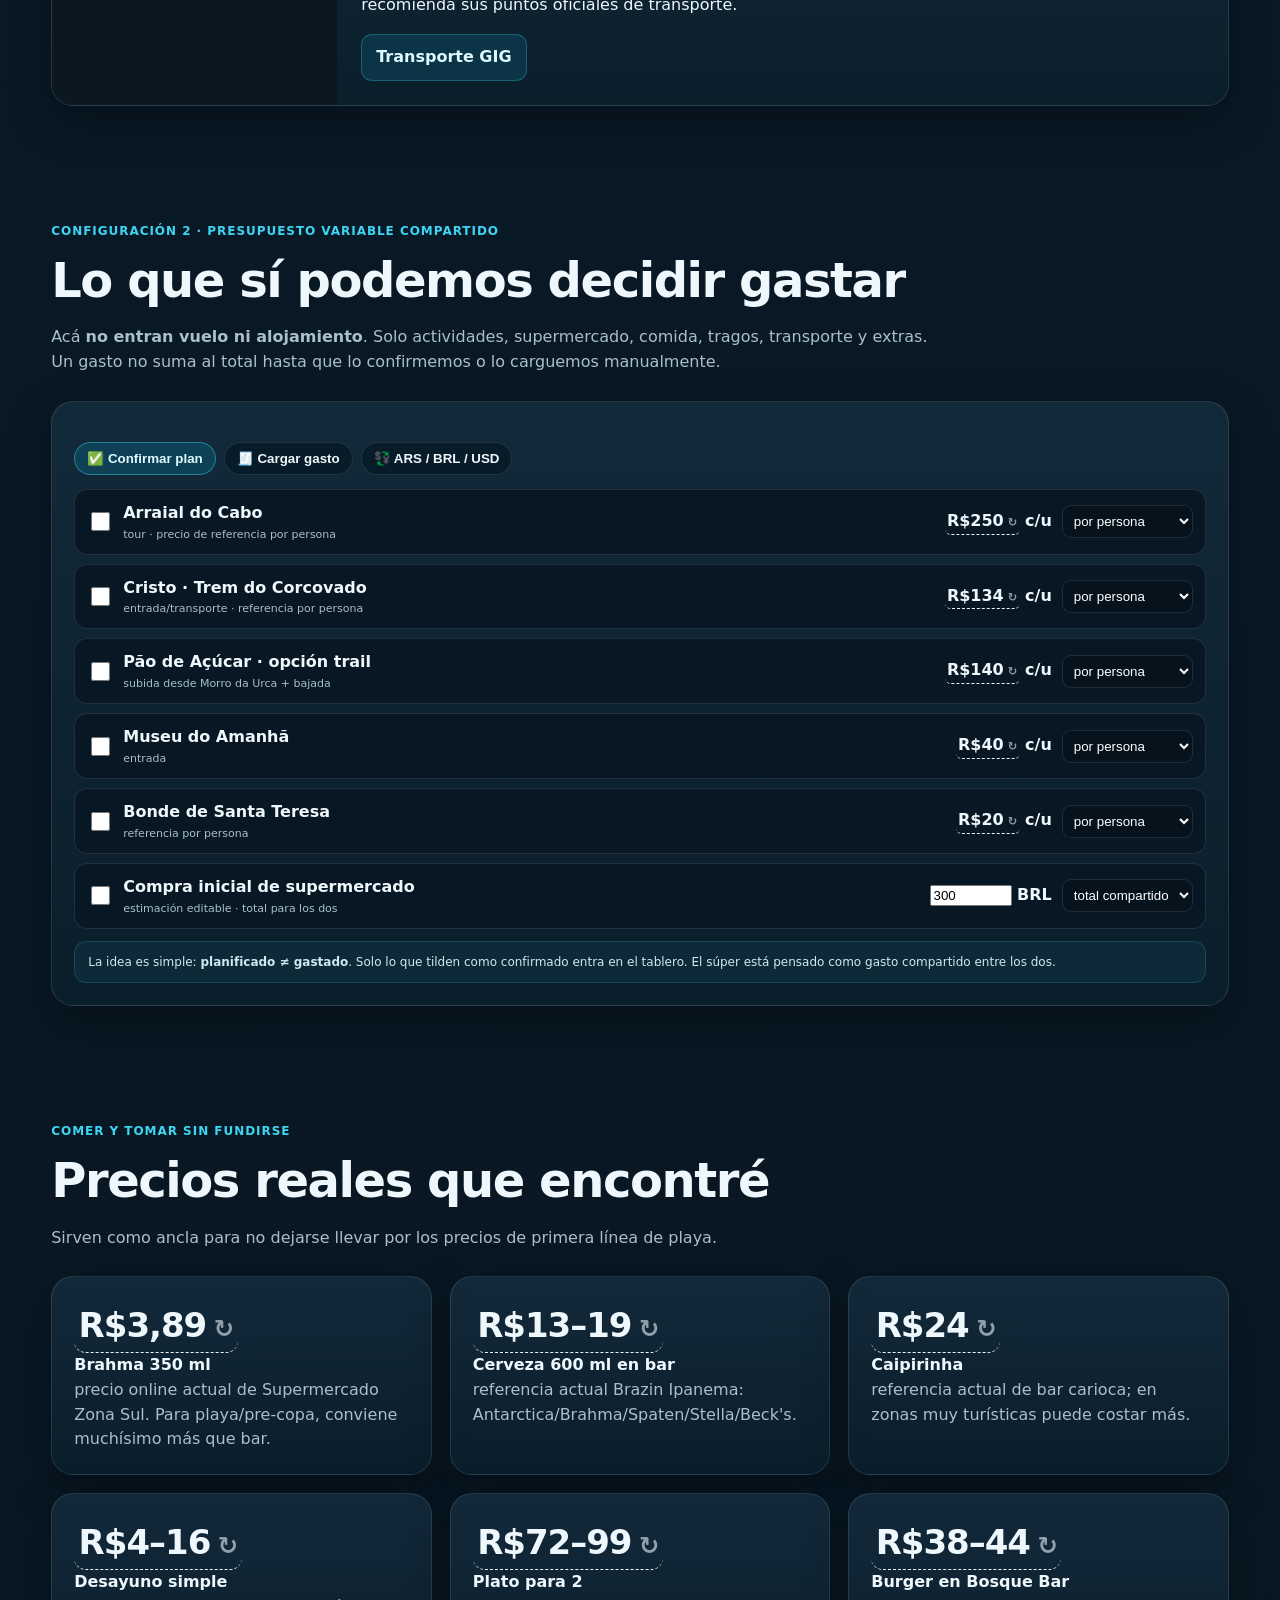
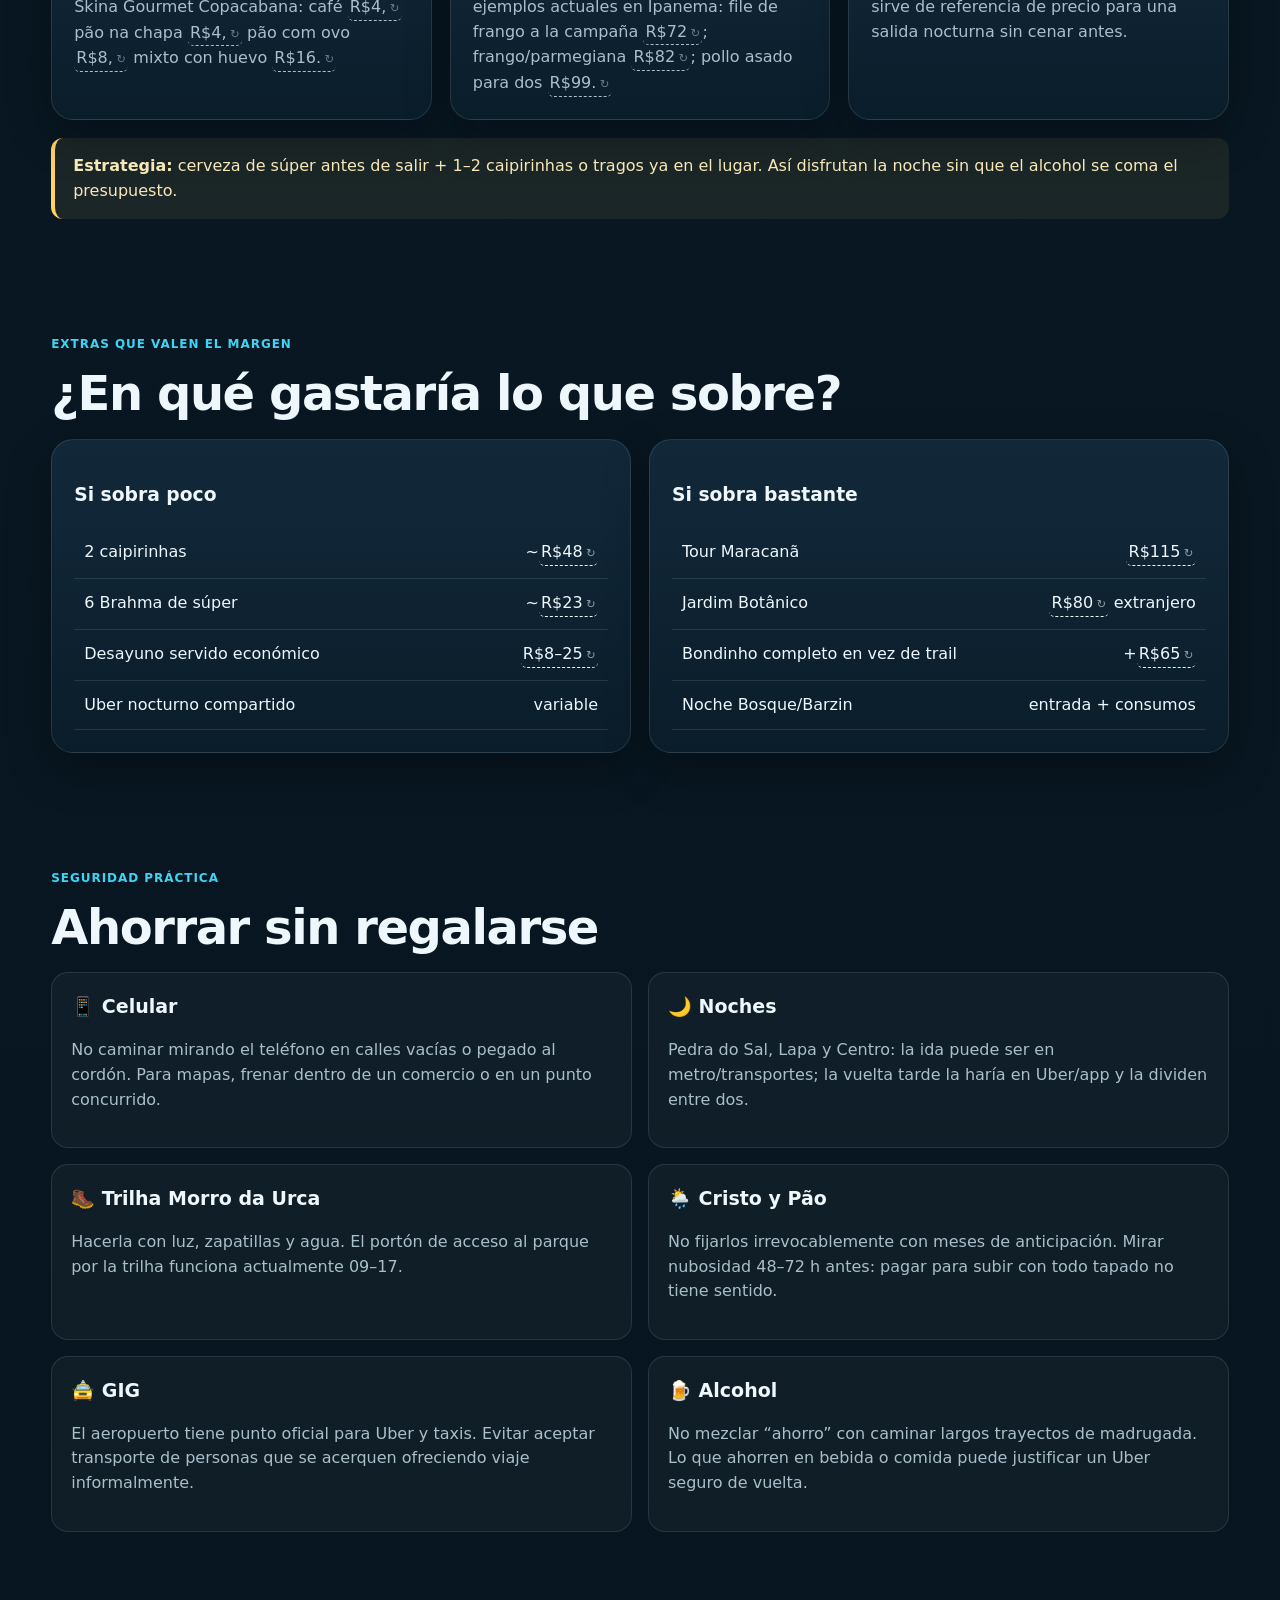
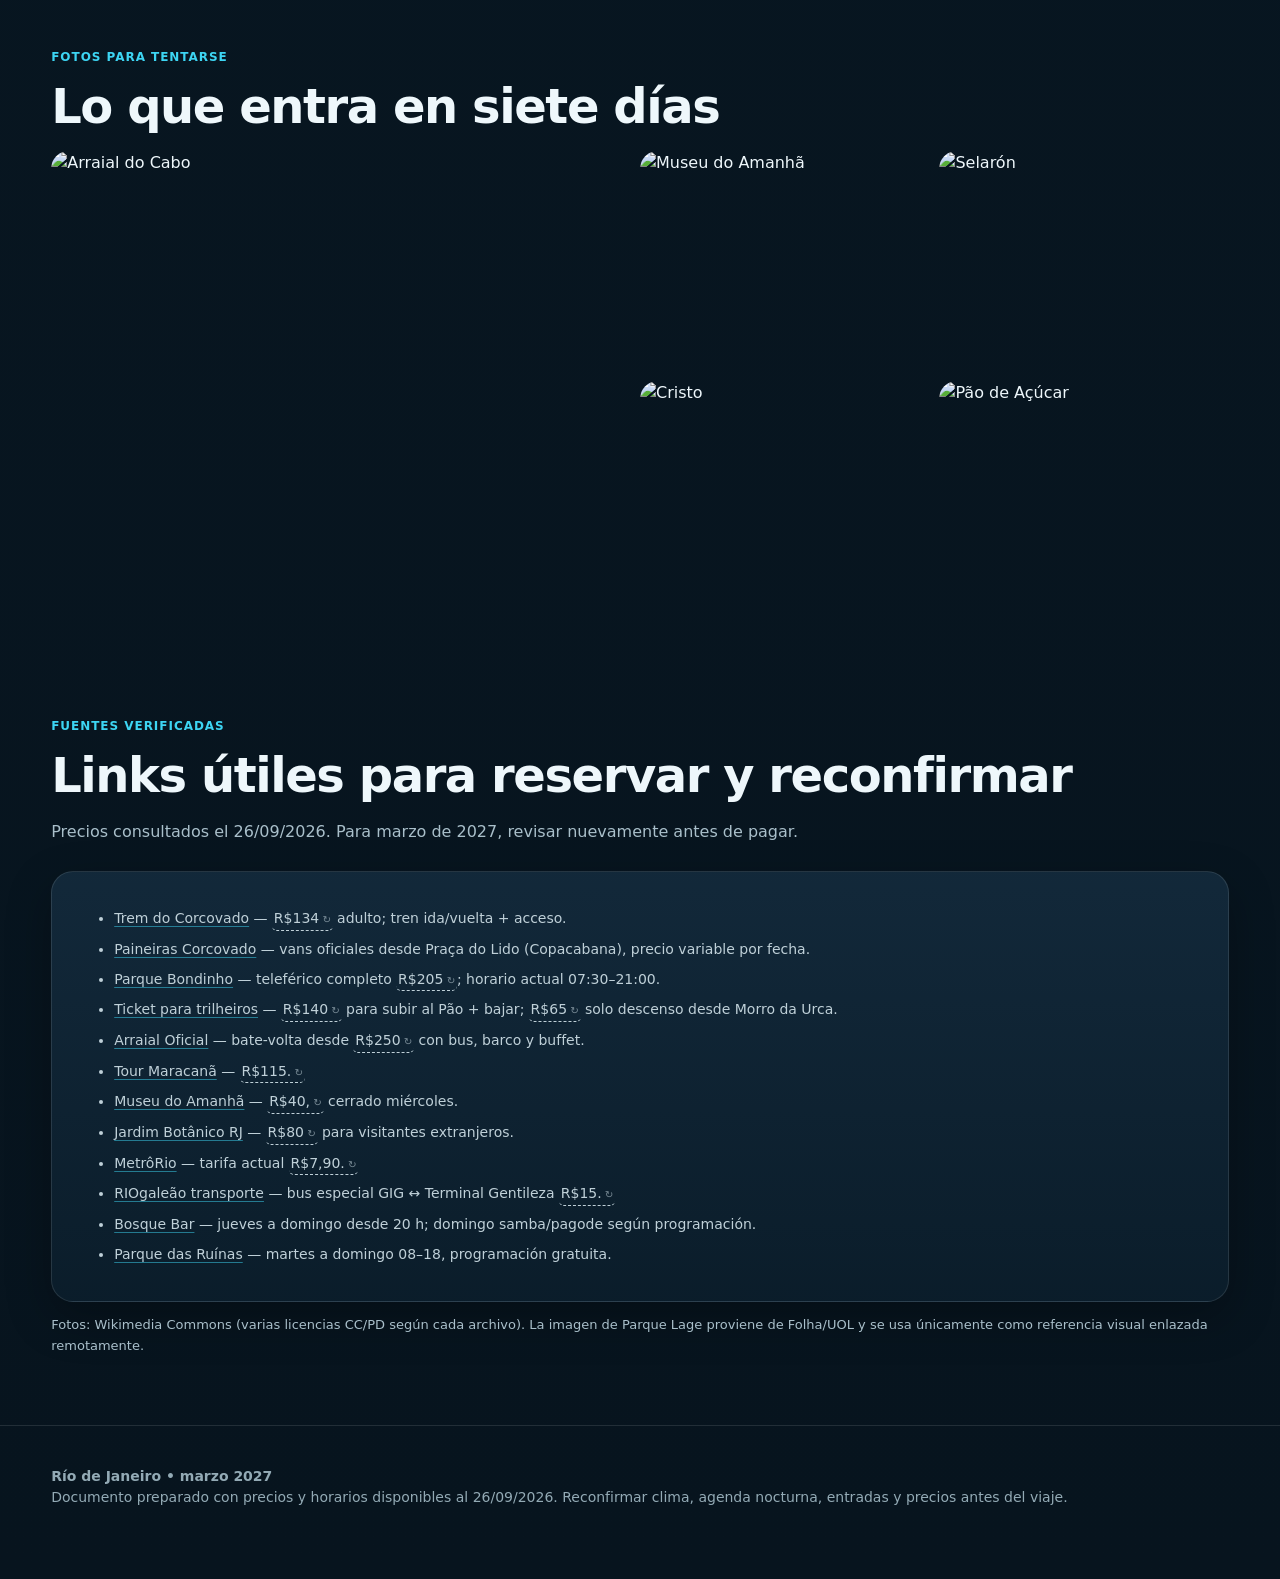
==== commit 7ef733a0: "Publish full Rio 2027 itinerary and route maps" ====
--- a/rio-2027/index.html
+++ b/rio-2027/index.html
@@ -1,77 +1,872 @@
-<!doctype html>
+<!DOCTYPE html>
 <html lang="es">
 <head>
-  <meta charset="utf-8">
-  <meta name="viewport" content="width=device-width,initial-scale=1,viewport-fit=cover">
-  <meta name="theme-color" content="#071a22">
-  <title>Río 2027 · Joaco + Nico</title>
-  <link rel="icon" href="favicon.svg">
-  <link rel="stylesheet" href="styles.css">
+<meta charset="UTF-8" />
+<meta name="viewport" content="width=device-width, initial-scale=1.0" />
+<title>Río de Janeiro 2027 — itinerario económico 7 días</title>
+<meta name="theme-color" content="#08131d" />
+<link rel="stylesheet" href="route-maps.css" />
+<link rel="stylesheet" href="price-toggle.css" />
+<style>
+:root{
+  --bg:#08131d; --panel:#0f2231; --panel2:#132a3b; --text:#eef7fb; --muted:#a9bfca;
+  --accent:#3dd5f3; --accent2:#ffd166; --good:#6ee7a8; --warn:#ffb86b; --danger:#ff7b7b;
+  --line:rgba(255,255,255,.11); --shadow:0 16px 45px rgba(0,0,0,.28);
+}
+*{box-sizing:border-box}
+html{scroll-behavior:smooth}
+body{margin:0;font-family:Inter,system-ui,-apple-system,Segoe UI,Roboto,Arial,sans-serif;background:linear-gradient(180deg,#06111a,#0a1d2b 35%,#07141e);color:var(--text);line-height:1.55}
+a{color:inherit;text-decoration:none}
+.hero{min-height:78vh;position:relative;display:grid;place-items:end start;padding:54px max(6vw,24px);overflow:hidden;background:
+linear-gradient(90deg,rgba(2,10,16,.88) 0%,rgba(2,10,16,.64) 48%,rgba(2,10,16,.18) 100%),
+url('https://commons.wikimedia.org/wiki/Special:Redirect/file/Copacabana_beach.jpg?width=1800') center/cover no-repeat}
+.hero:after{content:"";position:absolute;inset:auto 0 0;height:180px;background:linear-gradient(transparent,var(--bg))}
+.hero-inner{position:relative;z-index:2;max-width:920px}
+.eyebrow{display:inline-flex;gap:8px;align-items:center;padding:7px 12px;border:1px solid rgba(255,255,255,.2);border-radius:999px;background:rgba(0,0,0,.28);backdrop-filter:blur(8px);font-size:13px;color:#d9f7ff}
+h1{font-size:clamp(42px,7vw,82px);line-height:.98;margin:20px 0 14px;letter-spacing:-.04em}
+.hero p{font-size:clamp(17px,2.2vw,23px);max-width:760px;color:#e6f1f5;margin:0}
+.badges{display:flex;flex-wrap:wrap;gap:10px;margin-top:22px}.badge{padding:9px 13px;border-radius:12px;background:rgba(8,23,35,.72);border:1px solid rgba(255,255,255,.13);font-weight:700}
+.wrap{width:min(1180px,92vw);margin:0 auto}
+.section{padding:56px 0}.section h2{font-size:clamp(30px,4.2vw,48px);margin:0 0 8px;letter-spacing:-.03em}.sub{color:var(--muted);margin:0 0 26px;max-width:900px}
+.grid{display:grid;gap:18px}.grid-3{grid-template-columns:repeat(3,1fr)}.grid-2{grid-template-columns:repeat(2,1fr)}
+.card{background:linear-gradient(180deg,rgba(19,42,59,.96),rgba(11,30,43,.96));border:1px solid var(--line);border-radius:22px;box-shadow:var(--shadow);overflow:hidden}
+.card.pad{padding:22px}.stat{font-size:34px;font-weight:900;letter-spacing:-.03em}.muted{color:var(--muted)}
+.notice{border-left:4px solid var(--accent2);background:rgba(255,209,102,.08);padding:16px 18px;border-radius:12px;color:#f7e8b8}
+.controls{display:flex;gap:10px;flex-wrap:wrap;align-items:center;background:rgba(255,255,255,.04);padding:15px;border:1px solid var(--line);border-radius:16px;margin-top:18px}
+.controls input{width:112px;background:#06131d;border:1px solid var(--line);color:white;padding:10px 12px;border-radius:10px;font-weight:700}
+.btn{display:inline-flex;align-items:center;justify-content:center;gap:8px;padding:10px 14px;border-radius:11px;background:#0b3447;border:1px solid rgba(61,213,243,.28);font-weight:800;color:#ddf8ff;transition:.2s}.btn:hover{transform:translateY(-1px);background:#0f4157}.btn.gold{background:#483a14;border-color:#7a6220;color:#ffe69a}.btn.green{background:#123e2d;border-color:#1f694c;color:#caffdd}
+.timeline{display:grid;gap:24px}.day{display:grid;grid-template-columns:285px 1fr;overflow:hidden}.day-img{min-height:100%;position:relative;background:#0b1822}.day-img img{width:100%;height:100%;object-fit:cover;display:block}.day-num{position:absolute;top:16px;left:16px;background:rgba(4,15,22,.84);border:1px solid rgba(255,255,255,.18);padding:8px 11px;border-radius:10px;font-weight:900}.day-body{padding:24px}.day-head{display:flex;justify-content:space-between;gap:16px;align-items:flex-start;border-bottom:1px solid var(--line);padding-bottom:15px;margin-bottom:16px}.day-head h3{font-size:27px;margin:0}.cost{white-space:nowrap;text-align:right}.cost strong{font-size:20px;color:var(--good)}
+.schedule{display:grid;grid-template-columns:92px 1fr;gap:9px 13px;margin:14px 0}.time{color:var(--accent2);font-weight:900}.event{padding-bottom:9px;border-bottom:1px dashed rgba(255,255,255,.07)}
+.chips{display:flex;flex-wrap:wrap;gap:8px;margin:14px 0}.chip{font-size:13px;padding:6px 9px;border-radius:999px;background:rgba(61,213,243,.08);border:1px solid rgba(61,213,243,.18);color:#d6f9ff}.chip.free{background:rgba(110,231,168,.08);border-color:rgba(110,231,168,.25);color:#caffdf}.chip.extra{background:rgba(255,209,102,.08);border-color:rgba(255,209,102,.25);color:#ffe9a6}
+.price-table{width:100%;border-collapse:collapse;margin-top:12px}.price-table th,.price-table td{padding:12px 10px;border-bottom:1px solid var(--line);text-align:left;vertical-align:top}.price-table th{color:#cce9f3;font-size:13px;text-transform:uppercase;letter-spacing:.05em}.price-table td:last-child,.price-table th:last-child{text-align:right}.best{color:var(--good);font-weight:900}
+.budget{padding:22px}.budget h3{font-size:25px;margin:0 0 8px}.meter{height:13px;background:#07131d;border-radius:99px;overflow:hidden;border:1px solid var(--line);margin:13px 0}.fill{height:100%;border-radius:99px;background:linear-gradient(90deg,var(--accent),var(--good))}.fill.gold{background:linear-gradient(90deg,var(--accent2),#ff9f43)}
+.photo-grid{display:grid;grid-template-columns:2fr 1fr 1fr;grid-template-rows:220px 220px;gap:10px}.photo-grid img{width:100%;height:100%;object-fit:cover;border-radius:18px}.photo-grid img:first-child{grid-row:1/3}
+.tips{display:grid;grid-template-columns:repeat(2,1fr);gap:16px}.tip{padding:19px;border-radius:17px;border:1px solid var(--line);background:rgba(255,255,255,.035)}.tip h4{margin:0 0 6px;font-size:19px}
+.sources{font-size:14px;color:#bfd0d8}.sources li{margin:8px 0}.sources a{text-decoration:underline;text-decoration-color:rgba(61,213,243,.5);text-underline-offset:3px}
+.footer{padding:40px 0 70px;color:#93aab5;border-top:1px solid var(--line);font-size:14px}
+.kicker{color:var(--accent);font-weight:900;text-transform:uppercase;letter-spacing:.08em;font-size:12px}
+.route{font-weight:800;color:#cfe9f2}
+.small{font-size:13px}
+@media(max-width:900px){.grid-3,.grid-2,.tips{grid-template-columns:1fr}.day{grid-template-columns:1fr}.day-img{height:260px}.photo-grid{grid-template-columns:1fr 1fr;grid-template-rows:200px 200px 200px}.photo-grid img:first-child{grid-row:auto;grid-column:1/3}.hero{min-height:70vh}.schedule{grid-template-columns:78px 1fr}}
+@media print{body{background:#fff;color:#111}.hero{min-height:420px}.card,.tip{box-shadow:none;border:1px solid #ccc;background:#fff}.muted,.sub,.sources,.footer{color:#444}.btn,.controls{display:none}.day{break-inside:avoid}}
+
+.music-dock{position:fixed;right:18px;bottom:18px;z-index:9999;width:270px;padding:12px 14px;border-radius:18px;background:rgba(6,17,26,.94);border:1px solid rgba(255,255,255,.14);box-shadow:0 12px 36px rgba(0,0,0,.35);backdrop-filter:blur(12px)}
+.music-dock .music-meta{display:flex;flex-direction:column;line-height:1.2}.music-dock .music-meta b{font-size:13px}.music-dock .music-meta span{font-size:11px;color:var(--muted);margin-top:4px}.music-dock .music-status{margin-top:8px;font-size:11px;color:#bfd0d8}.music-dock .music-link{display:inline-block;margin-top:8px;font-size:12px;color:#cfe9f2;text-decoration:underline;text-underline-offset:3px}.music-player-host{width:1px;height:1px;overflow:hidden;position:absolute;opacity:.001;pointer-events:none}
+@media(max-width:640px){.music-dock{position:relative;right:auto;bottom:auto;width:min(92vw,270px);margin:16px auto 0}}
+@media print{.music-dock{display:none!important}}
+
+/* ===== V2 · planificador compartido ===== */
+.v2-topbar{position:sticky;top:0;z-index:9000;background:rgba(5,16,24,.94);border-bottom:1px solid var(--line);backdrop-filter:blur(14px)}
+.v2-topbar-inner{width:min(1180px,96vw);margin:auto;display:flex;align-items:center;gap:10px;padding:10px 0;overflow-x:auto;scrollbar-width:none}.v2-topbar-inner::-webkit-scrollbar{display:none}
+.v2-navbtn,.v2-userchip,.v2-currencybtn{flex:0 0 auto;border:1px solid var(--line);background:#0c2636;color:var(--text);border-radius:12px;padding:9px 12px;font-weight:800;cursor:pointer}.v2-navbtn:hover,.v2-navbtn:focus-visible{background:#12394d;outline:none}.v2-userchip{margin-left:auto;background:#153224}.v2-currencybtn.active{background:#3b3314;border-color:#7a6220;color:#ffe69a}
+.v2-start{padding:28px 0 10px}.v2-dashboard{display:grid;grid-template-columns:1.25fr .75fr;gap:18px}.v2-panel{background:linear-gradient(180deg,rgba(19,42,59,.96),rgba(11,30,43,.96));border:1px solid var(--line);border-radius:22px;padding:22px;box-shadow:var(--shadow)}
+.v2-countdown{display:grid;grid-template-columns:repeat(4,1fr);gap:10px;margin-top:16px}.v2-countdown div{background:#071723;border:1px solid var(--line);border-radius:14px;padding:13px 8px;text-align:center}.v2-countdown strong{display:block;font-size:clamp(24px,4vw,38px);line-height:1}.v2-countdown span{font-size:12px;color:var(--muted)}
+.v2-kpis{display:grid;grid-template-columns:repeat(2,1fr);gap:10px;margin-top:14px}.v2-kpi{background:#071723;border:1px solid var(--line);border-radius:14px;padding:14px}.v2-kpi .label{font-size:12px;color:var(--muted);text-transform:uppercase;letter-spacing:.05em}.v2-kpi .value{font-size:24px;font-weight:900;margin-top:4px}.v2-kpi .hint{font-size:11px;color:var(--muted);margin-top:4px}
+.v2-tabs{display:flex;gap:8px;flex-wrap:wrap;margin:18px 0 14px}.v2-tab{border:1px solid var(--line);background:#081b28;color:var(--text);border-radius:999px;padding:8px 12px;font-weight:800;cursor:pointer}.v2-tab.active{background:#0e4056;border-color:rgba(61,213,243,.45);color:#dffaff}.v2-tabpanel{display:none}.v2-tabpanel.active{display:block}
+.v2-expense-grid{display:grid;grid-template-columns:1.2fr .7fr .65fr .8fr .8fr auto;gap:8px;align-items:end}.v2-field label{display:block;font-size:11px;color:var(--muted);margin:0 0 5px}.v2-field input,.v2-field select{width:100%;background:#06131d;border:1px solid var(--line);color:white;padding:10px 11px;border-radius:10px;font-weight:700;min-width:0}.v2-add{height:42px;border:0;border-radius:10px;background:#145c43;color:#eafff2;padding:0 15px;font-weight:900;cursor:pointer}
+.v2-ledger{width:100%;border-collapse:collapse;margin-top:14px}.v2-ledger th,.v2-ledger td{padding:10px 8px;border-bottom:1px solid var(--line);text-align:left;font-size:13px}.v2-ledger th{font-size:11px;color:var(--muted);text-transform:uppercase}.v2-ledger .num{text-align:right;white-space:nowrap}.v2-delete{border:1px solid rgba(255,123,123,.25);background:rgba(255,123,123,.08);color:#ffd1d1;border-radius:8px;padding:5px 8px;cursor:pointer}
+.v2-confirm-list{display:grid;gap:9px}.v2-confirm-row{display:grid;grid-template-columns:auto 1fr auto auto;gap:10px;align-items:center;background:#071723;border:1px solid var(--line);border-radius:13px;padding:11px 12px}.v2-confirm-row input[type=checkbox]{width:19px;height:19px}.v2-confirm-row .meta{font-size:11px;color:var(--muted)}.v2-confirm-row .price{font-weight:900}.v2-confirm-row select{background:#06131d;color:white;border:1px solid var(--line);border-radius:9px;padding:7px}
+.v2-rates{display:grid;grid-template-columns:repeat(3,1fr);gap:10px}.v2-rate{background:#071723;border:1px solid var(--line);border-radius:14px;padding:13px}.v2-rate label{display:block;color:var(--muted);font-size:11px;margin-bottom:5px}.v2-rate input{width:100%;background:#06131d;border:1px solid var(--line);color:white;padding:10px;border-radius:9px;font-size:17px;font-weight:900}.v2-mode{display:flex;gap:8px;flex-wrap:wrap;margin-top:12px}
+.v2-note{margin-top:12px;padding:11px 13px;border-radius:12px;background:rgba(61,213,243,.06);border:1px solid rgba(61,213,243,.18);font-size:12px;color:#cceaf4}.v2-localwarn{color:#ffe1a3}.v2-anchor{scroll-margin-top:74px}
+.v2-modal{position:fixed;inset:0;z-index:12000;background:rgba(2,10,16,.88);backdrop-filter:blur(12px);display:grid;place-items:center;padding:20px}.v2-modal.hidden{display:none}.v2-modal-card{width:min(520px,94vw);background:#0d2332;border:1px solid var(--line);border-radius:24px;padding:28px;box-shadow:0 30px 80px rgba(0,0,0,.5);text-align:center}.v2-modal-card h2{font-size:32px;margin:0 0 8px}.v2-people{display:grid;grid-template-columns:1fr 1fr;gap:12px;margin-top:20px}.v2-person{border:1px solid var(--line);background:#102d3f;color:white;border-radius:18px;padding:20px 12px;font-weight:900;font-size:18px;cursor:pointer}.v2-person:hover{background:#17445b}.v2-person span{display:block;font-size:36px;margin-bottom:8px}
+@media(max-width:900px){.v2-dashboard{grid-template-columns:1fr}.v2-expense-grid{grid-template-columns:1fr 1fr}.v2-expense-grid .v2-field:first-child{grid-column:1/-1}.v2-rates{grid-template-columns:1fr}.v2-confirm-row{grid-template-columns:auto 1fr auto}.v2-confirm-row select{grid-column:2/-1}.v2-topbar-inner{width:96vw}.v2-userchip{margin-left:0}}
+@media(max-width:560px){.v2-countdown{grid-template-columns:repeat(2,1fr)}.v2-kpis{grid-template-columns:1fr 1fr}.v2-expense-grid{grid-template-columns:1fr}.v2-expense-grid .v2-field:first-child{grid-column:auto}.v2-people{grid-template-columns:1fr}.v2-ledger th:nth-child(3),.v2-ledger td:nth-child(3){display:none}}
+
+
+/* ===== Laboratorio de actividades integrado ===== */
+#actividadesLab{scroll-margin-top:74px}
+.actlab-shell{background:linear-gradient(180deg,rgba(19,42,59,.96),rgba(11,30,43,.96));border:1px solid var(--line);border-radius:24px;box-shadow:var(--shadow);overflow:hidden}
+.actlab-head{padding:18px;border-bottom:1px solid var(--line);background:linear-gradient(180deg,rgba(9,29,41,.98),rgba(8,25,36,.98))}
+.actlab-titleline{display:flex;justify-content:space-between;gap:12px;align-items:flex-start}.actlab-titleline h3{margin:0;font-size:25px}.actlab-titleline .act-count{color:var(--muted);font-size:12px;white-space:nowrap;padding-top:7px}
+.actlab-search{margin-top:12px}.actlab-search input{width:100%;background:#06131d;border:1px solid var(--line);color:#fff;border-radius:14px;padding:12px 13px;font-weight:700}
+.actlab-filters{display:flex;gap:8px;overflow-x:auto;padding-top:10px;scrollbar-width:none}.actlab-filters::-webkit-scrollbar{display:none}
+.actlab-filter{flex:0 0 auto;border:1px solid var(--line);background:#0c2636;color:#dce9ee;border-radius:999px;padding:8px 11px;font-weight:800;cursor:pointer}.actlab-filter.active{background:var(--accent);color:#05221a;border-color:var(--accent)}
+.actlab-body{padding:14px}.actlab-hint{font-size:12px;color:var(--muted);margin:0 0 10px}.actlab-cards{display:grid;grid-template-columns:1fr 1fr;gap:10px}.actlab-card{position:relative;background:linear-gradient(180deg,#102938,#0b202d);border:1px solid var(--line);border-radius:17px;padding:0;overflow:hidden}.actlab-card>button{width:100%;display:flex;gap:11px;align-items:center;border:0;background:transparent;color:inherit;text-align:left;padding:13px;cursor:pointer}.actlab-icon{width:40px;height:40px;border-radius:13px;background:#071b27;display:grid;place-items:center;font-size:20px;flex:0 0 auto}.actlab-main{min-width:0;flex:1}.actlab-main b{display:block;font-size:14px}.actlab-main small{display:block;color:var(--muted);font-size:11px;margin-top:3px;white-space:nowrap;overflow:hidden;text-overflow:ellipsis}.actlab-price{font-size:11px;border:1px solid rgba(255,255,255,.16);padding:6px 8px;border-radius:999px;max-width:105px;white-space:nowrap;overflow:hidden;text-overflow:ellipsis}.actlab-conf{display:inline-flex;margin-top:5px;font-size:9px;padding:3px 6px;border-radius:999px;border:1px solid rgba(61,213,243,.22);color:#c8eaf3}.actlab-fav{position:absolute;right:8px;top:6px;color:#ffd65c;font-size:12px}.actlab-empty{display:none;text-align:center;color:var(--muted);padding:28px 10px}
+.actlab-mini-nav{display:flex;gap:8px;flex-wrap:wrap;padding:0 14px 14px}.actlab-mini-nav button{border:1px solid var(--line);background:#0b2635;color:#fff;border-radius:11px;padding:9px 11px;font-weight:800;cursor:pointer}.actlab-mini-nav button.active{background:#123e2d;border-color:#1f694c;color:#caffdd}
+.act-drawer{position:fixed;inset:0;z-index:12600;background:rgba(0,0,0,.7);display:none;align-items:flex-end;padding:0}.act-drawer.open{display:flex}.act-sheet{width:min(900px,100%);margin:auto;background:#0a1821;border:1px solid #294c5a;border-bottom:0;border-radius:26px 26px 0 0;max-height:94vh;overflow:auto;padding:14px 14px 26px}.act-grab{width:46px;height:5px;border-radius:99px;background:#45626f;margin:0 auto 12px}.act-sheethead{display:flex;align-items:flex-start;gap:12px}.act-grow{flex:1}.act-kicker{font-size:11px;color:#68b8ff;font-weight:900;text-transform:uppercase;letter-spacing:.08em}.act-sheet h2{margin:4px 0;font-size:24px}.act-zone{font-size:13px;color:#9db4c0}.act-close{border:1px solid #264856;background:#0d202a;color:#fff;border-radius:12px;width:38px;height:38px;cursor:pointer}.act-quick{display:grid;grid-template-columns:repeat(4,1fr);gap:8px;margin-top:14px}.act-q{background:#0e222d;border:1px solid #244553;border-radius:14px;padding:10px}.act-q b{display:block;font-size:10px;color:#9edcff;margin-bottom:4px}.act-q span{font-size:12px}.act-badge{display:inline-flex;margin-top:8px;font-size:10px;border-radius:999px;padding:5px 8px;background:#102a36;border:1px solid #2e5361;color:#b9d1db}.act-badge.good{color:#bff3d2;border-color:#2d6c4b}.act-badge.warn{color:#ffe0a6;border-color:#7a6030}.act-actions{display:grid;grid-template-columns:1fr 1fr;gap:8px;margin-top:14px}.act-actions button,.act-actions select{border:1px solid #264856;background:#0e222d;color:#fff;border-radius:14px;padding:11px;font-weight:800;cursor:pointer}.act-actions .primary{background:#37d5b0;color:#05221a;border-color:#37d5b0}.act-route{display:none;margin-top:14px;background:#0d202a;border:1px solid #2b5361;border-radius:18px;overflow:hidden}.act-route.open{display:block}.act-map{position:relative;aspect-ratio:16/10;background:#d9e4d2;overflow:hidden}.act-map svg{width:100%;height:100%;display:block}.act-mapinfo{padding:12px}.act-rstats{display:grid;grid-template-columns:1fr 1fr;gap:8px}.act-stat{background:#0a1820;border:1px solid #21414e;border-radius:13px;padding:10px}.act-stat b{display:block;color:#9edcff;font-size:10px}.act-stat span{font-size:12px}.act-tip{margin-top:10px;padding:10px;border-left:3px solid #37d5b0;background:#0a1820;border-radius:10px;font-size:12px;color:#dbe7eb}.act-legend{display:flex;gap:8px;flex-wrap:wrap;margin-top:10px}.act-lg{display:flex;align-items:center;gap:6px;font-size:10px;color:#c8d8de}.act-sw{width:12px;height:12px;border-radius:3px}.act-steps{display:grid;gap:6px;margin-top:8px}.act-step{display:flex;gap:8px;align-items:flex-start;background:#0a1820;border:1px solid #21414e;border-radius:10px;padding:8px}.act-step i{font-style:normal;width:22px;height:22px;border-radius:50%;display:grid;place-items:center;background:#173743;color:#9edcff;font-size:10px;flex:0 0 auto}.act-accord{margin-top:12px}.act-accord details{background:#0d202a;border:1px solid #234552;border-radius:14px;margin-top:8px}.act-accord summary{list-style:none;padding:13px 14px;font-weight:800;cursor:pointer}.act-accord summary::-webkit-details-marker{display:none}.act-accord .body{padding:0 14px 14px;color:#dce7ec;font-size:13px;line-height:1.5}.act-accord .body p{margin:8px 0}.act-accord a{color:#9bd9ff;text-decoration:underline;text-underline-offset:3px}.act-accord textarea{width:100%;background:#091820;color:white;border:1px solid #274755;border-radius:10px;padding:10px}
+.act-map-overlay{position:fixed;inset:0;z-index:12700;background:#061018;display:none;overflow:auto}.act-map-overlay.open{display:block}.act-map-top{position:sticky;top:0;z-index:2;display:flex;justify-content:space-between;gap:12px;align-items:center;background:rgba(6,16,24,.96);padding:14px;border-bottom:1px solid #17313f}.act-map-top h2{margin:0;font-size:20px}.act-global-map{padding:14px;max-width:900px;margin:auto}.act-map-list{display:grid;gap:8px;margin-top:10px}.act-map-row{display:flex;gap:10px;align-items:center;background:#0d202a;border:1px solid #234552;border-radius:14px;padding:10px}.act-map-row .num{width:28px;height:28px;border-radius:50%;display:grid;place-items:center;background:#173743;color:#9edcff;font-size:11px;font-weight:800;flex:0 0 auto}.act-map-row button{margin-left:auto;border:1px solid #355968;background:#102a36;color:#fff;border-radius:10px;padding:8px 10px;cursor:pointer}
+@media(max-width:700px){.actlab-cards{grid-template-columns:1fr}.actlab-titleline{align-items:center}.act-quick{grid-template-columns:1fr 1fr}.act-map{aspect-ratio:4/5}.act-actions{grid-template-columns:1fr 1fr}.act-sheet{border-radius:24px 24px 0 0}.actlab-body{padding:10px}.actlab-head{padding:14px}.actlab-titleline h3{font-size:21px}.actlab-card>button{padding:12px}.actlab-price{max-width:90px}}
+
+</style>
+<meta name="referrer" content="strict-origin-when-cross-origin">
 </head>
 <body>
-  <div class="ambient" aria-hidden="true"></div>
-  <header class="topbar">
-    <button class="brand" data-go="explorar" aria-label="Ir a Explorar"><span>RIO</span><small>marzo · 2027</small></button>
-    <div class="top-actions">
-      <button id="syncPill" class="sync-pill" title="Estado de sincronización"><i></i><span>Conectando</span></button>
-      <button id="profileBtn" class="profile-btn"><span id="profileInitial">J</span><b id="profileLabel">Joaco</b></button>
-    </div>
-  </header>
-  <main>
-    <section id="view-explorar" class="view active">
-      <div class="hero">
-        <p class="eyebrow">VIAJE COMPARTIDO · 2 PERSONAS</p>
-        <h1>¿Qué pinta hacer<br><em>en Río?</em></h1>
-        <p>Guardá favoritos, compará planes y armá el viaje sin cerrar nada antes de tiempo.</p>
-        <div class="hero-stats"><span><b id="statIdeas">0</b> ideas</span><span><b id="statVotes">0</b> votos</span><span><b id="statPlan">0</b> en el plan</span></div>
-      </div>
-      <div class="search-row">
-        <label class="search"><span>⌕</span><input id="searchInput" type="search" placeholder="Buscar actividad, barrio o plan…"></label>
-        <button id="currencyBtn" class="currency-btn" title="Cambiar moneda">BRL</button>
-      </div>
-      <div id="categoryChips" class="chips" aria-label="Categorías"></div>
-      <div class="section-heading"><div><p class="eyebrow">EXPLORAR</p><h2 id="resultsTitle">Todas las ideas</h2></div><button id="compareBtn" class="text-btn hidden">Comparar <span id="compareCount">0</span></button></div>
-      <div id="activityGrid" class="activity-grid"></div>
-      <p id="emptyActivities" class="empty hidden">No encontré planes con esos filtros.</p>
-    </section>
-    <section id="view-itinerario" class="view">
-      <div class="page-title"><p class="eyebrow">BORRADOR COMPARTIDO</p><h1>Itinerario</h1><p>Nada queda confirmado por agregarlo. Ordenen, anoten y decidan juntos.</p></div>
-      <div class="plan-status"><div><span class="status-dot"></span><div><b>Plan en construcción</b><small>Los cambios se comparten automáticamente</small></div></div><button data-go="explorar" class="small-btn">+ Sumar plan</button></div>
-      <div id="itineraryList" class="itinerary-list"></div>
-      <div id="emptyItinerary" class="empty-state hidden"><span>🗓️</span><h3>El itinerario está libre</h3><p>Agregá actividades desde Explorar. Después pueden ponerles día, horario y notas.</p><button data-go="explorar" class="primary-btn">Explorar ideas</button></div>
-    </section>
-    <section id="view-mapa" class="view map-view">
-      <div class="page-title"><p class="eyebrow">MAPA GENERAL</p><h1>Todo ubicado</h1><p>Tocá un punto para abrir la actividad. Las posiciones son orientativas; la ficha tiene el enlace exacto.</p></div>
-      <div id="mapFilter" class="chips compact"></div>
-      <div class="map-card general-map-card">
-        <img src="assets/rio-city-map.png" alt="Mapa turístico de Río de Janeiro">
-        <div id="generalMarkers" class="map-markers"></div>
-        <div class="map-key"><span><i class="base-dot"></i> Base: Copacabana</span><span><i></i> Actividad</span></div>
-      </div>
-      <div id="regionalMapCard" class="map-card regional-map-card hidden"><img src="assets/rio-state-map.png" alt="Mapa del estado de Río de Janeiro"><div id="regionalMarkers" class="map-markers"></div></div>
-      <p class="map-credit">Cartografía: <a href="https://commons.wikimedia.org/wiki/File:Rio_de_Janeiro_travel_map.svg" target="_blank" rel="noopener">Peter Fitzgerald / Wikimedia Commons</a>, CC BY-SA 3.0. Recorridos orientativos.</p>
-    </section>
-    <section id="view-presupuesto" class="view">
-      <div class="page-title"><p class="eyebrow">CUENTAS COMPARTIDAS</p><h1>Presupuesto</h1><p>Gastos simples, cambio editable y saldo entre ustedes.</p></div>
-      <div class="budget-total"><small>Total estimado</small><strong id="budgetTotal">R$ 0</strong><span id="budgetSplit">R$ 0 por persona</span></div>
-      <div class="rates-card"><div><b>Cambio manual</b><small>Cuántos ARS y USD vale R$1</small></div><label>ARS <input id="rateARS" inputmode="decimal"></label><label>USD <input id="rateUSD" inputmode="decimal"></label><button id="saveRates" class="icon-btn">✓</button></div>
-      <form id="expenseForm" class="expense-form">
-        <input id="expenseTitle" required placeholder="Ej: Uber al aeropuerto">
-        <div><input id="expenseAmount" required type="number" min="0" step="0.01" placeholder="Monto"><select id="expenseCurrency"><option>BRL</option><option>ARS</option><option>USD</option></select><select id="expensePayer"><option>Joaco</option><option>Nico</option><option>Ambos</option></select></div>
-        <button class="primary-btn" type="submit">Agregar gasto</button>
+
+<div class="v2-modal" id="whoModal" role="dialog" aria-modal="true" aria-labelledby="whoTitle">
+  <div class="v2-modal-card">
+    <div class="kicker">Río 2027 · espacio compartido</div>
+    <h2 id="whoTitle">¿Quién sos?</h2>
+    <p class="muted">Elegí tu perfil. No requiere Gmail, contraseña ni registro. Los gastos, votos, finalistas y notas se sincronizan con Firebase cuando las reglas del viaje están habilitadas.</p>
+    <div class="v2-people">
+      <button class="v2-person" data-person="Joaquín"><span>🧉</span>Joaquín</button>
+      <button class="v2-person" data-person="Nico"><span>🍻</span>Nico</button>
+    </div>
+  </div>
+</div>
+<nav class="v2-topbar" aria-label="Navegación rápida">
+  <div class="v2-topbar-inner">
+    <button class="v2-navbtn" data-jump="v2Inicio">🏠 Inicio</button>
+    <button class="v2-navbtn" data-jump="actividadesLab">🎯 Actividades</button>
+    <button class="v2-navbtn" data-jump="itinerario">🗓️ Itinerario</button>
+    <button class="v2-navbtn" data-jump="v2Presupuesto">💰 Presupuesto</button>
+    <button class="v2-navbtn" data-jump="precios">🍽️ Precios</button>
+    <button class="v2-navbtn" data-jump="seguridad">🛡️ Seguridad</button>
+    <button class="v2-navbtn" data-jump="fuentes">🔗 Reservas</button>
+    <button class="v2-userchip" id="userChip" type="button">👤 Elegir usuario</button>
+  </div>
+</nav>
+
+<header class="hero v2-anchor" id="v2Inicio">
+  <div class="hero-inner">
+    <span class="eyebrow">🌴 Itinerario investigado • precios verificados al 26/09/2026</span>
+    <h1>Río 2027<br>7 días bien usados</h1>
+    <p>Base en Copacabana, mucho mar, los íconos que valen la pena, una escapada fuerte a Arraial do Cabo, samba y vida nocturna — cuidando el presupuesto y evitando pagar tours donde no hacen falta.</p>
+    <div class="badges">
+      <span class="badge">✈️ Llegada: 16/03 • 12:40 GIG</span>
+      <span class="badge">🏠 Base: Copacabana</span>
+      <span class="badge">🗓️ 7 días completos: 17–23/03</span>
+      <span class="badge">✈️ Regreso: 24/03 • 11:05 GIG</span>
+    </div>
+  </div>
+</header>
+
+<section class="v2-start v2-anchor" id="v2Dashboard">
+  <div class="wrap">
+    <div class="v2-dashboard">
+      <div class="v2-panel">
+        <span class="kicker">Cuenta regresiva</span>
+        <h2 style="margin:4px 0 0">Nos vamos a Río 🌴</h2>
+        <div class="v2-countdown" aria-live="polite">
+          <div><strong id="cdDays">—</strong><span>días</span></div>
+          <div><strong id="cdHours">—</strong><span>horas</span></div>
+          <div><strong id="cdMinutes">—</strong><span>minutos</span></div>
+          <div><strong id="cdSeconds">—</strong><span>segundos</span></div>
+        </div>
+        <div class="v2-note">Salida tomada como referencia: <b>16/03/2027 · 09:27 · Córdoba</b>. Vuelo y alojamiento quedan <b>fuera del presupuesto</b> porque son costos fijos.</div>
+      </div>
+      <div class="v2-panel">
+        <span class="kicker">Estado del plan</span>
+        <div class="v2-kpis">
+          <div class="v2-kpi"><div class="label">Confirmado · grupo</div><div class="value" id="kpiGroup">—</div><div class="hint">actividades + súper + gastos marcados</div></div>
+          <div class="v2-kpi"><div class="label">Tu parte</div><div class="value" id="kpiMine">—</div><div class="hint" id="kpiMineHint">según gastos personales/compartidos</div></div>
+          <div class="v2-kpi"><div class="label">Actividades confirmadas</div><div class="value" id="kpiConfirmed">0</div><div class="hint">solo las que activen abajo</div></div>
+          <div class="v2-kpi"><div class="label">Moneda visible</div><div class="value" id="kpiCurrency">ARS</div><div class="hint">cambiable al instante</div></div>
+        </div>
+      </div>
+    </div>
+  </div>
+</section>
+
+
+
+<div class="music-dock" id="musicDock" aria-label="Música del viaje">
+  <div class="music-meta">
+    <b>🎵 Tema del viaje</b>
+    <span>Magalenha • integrada dentro del itinerario</span>
+  </div>
+  <audio id="tripAudio" autoplay loop preload="auto" playsinline>
+    <source src="[data-uri]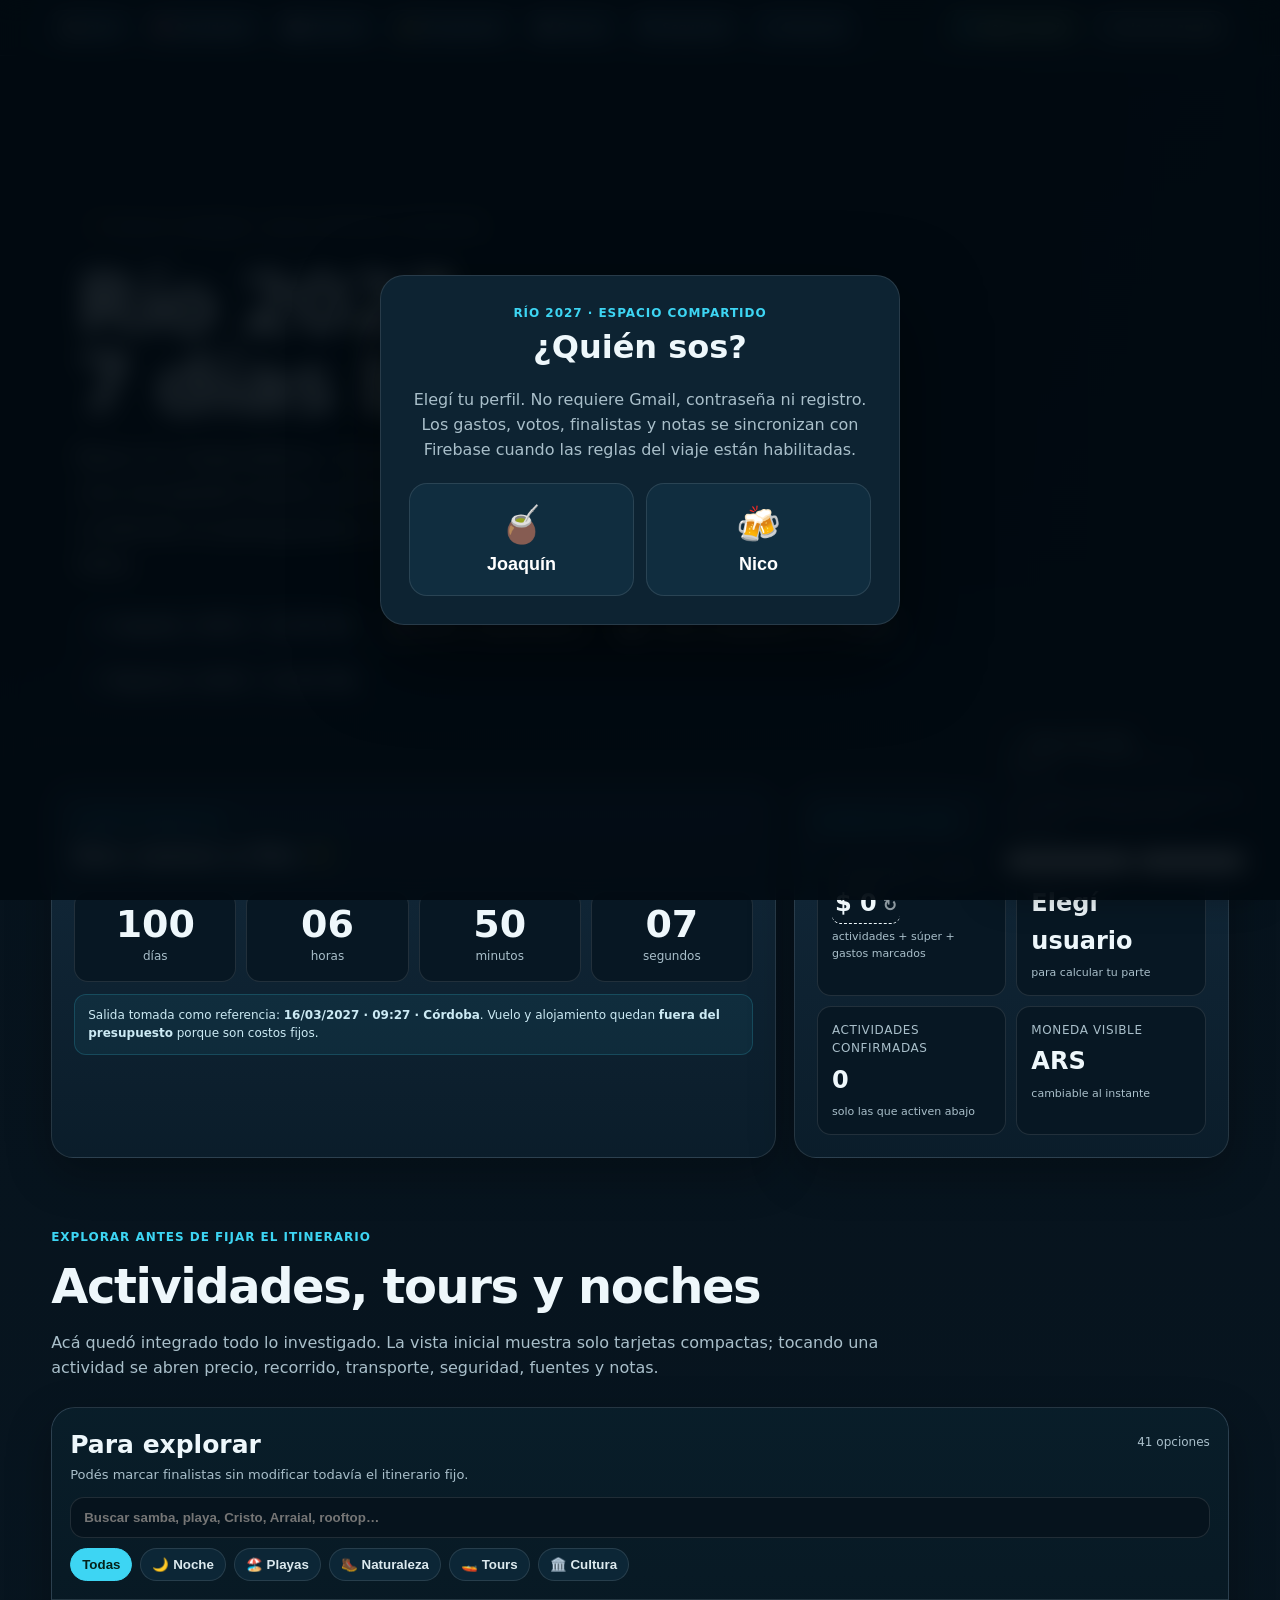
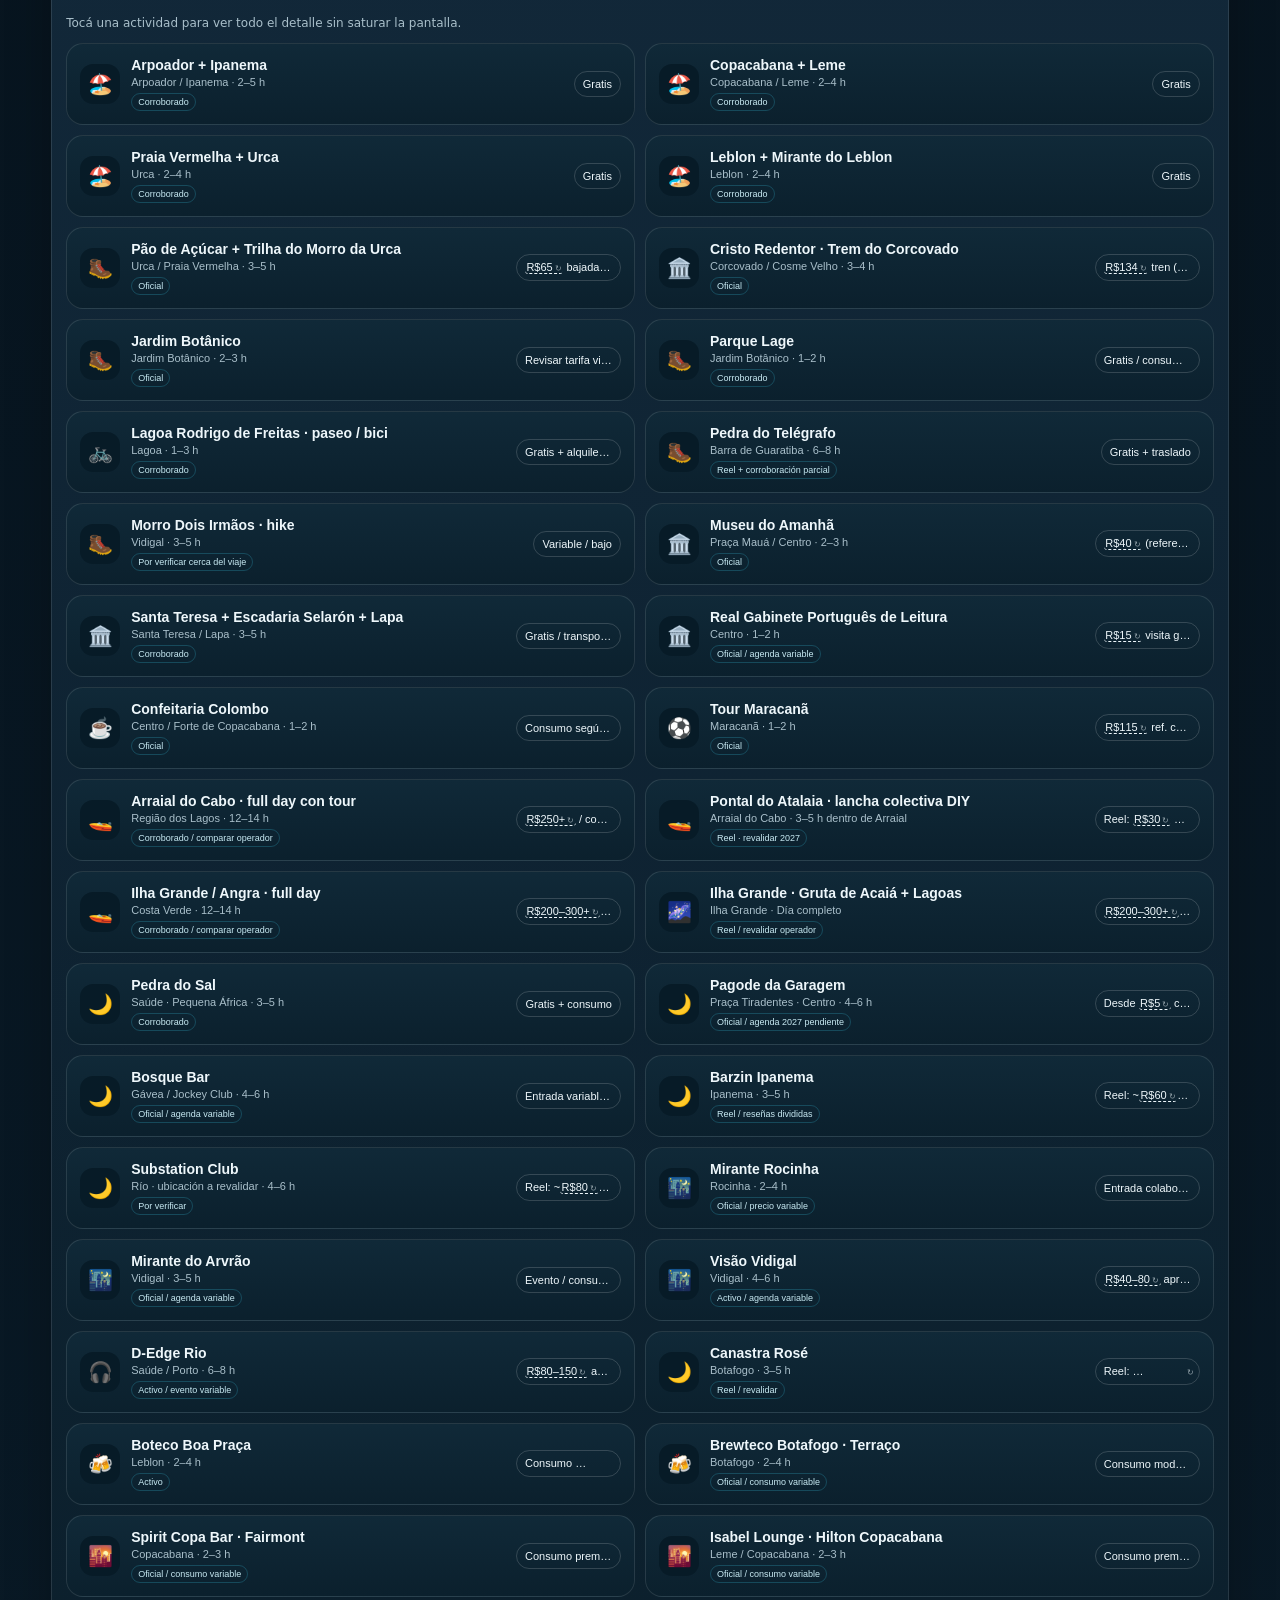
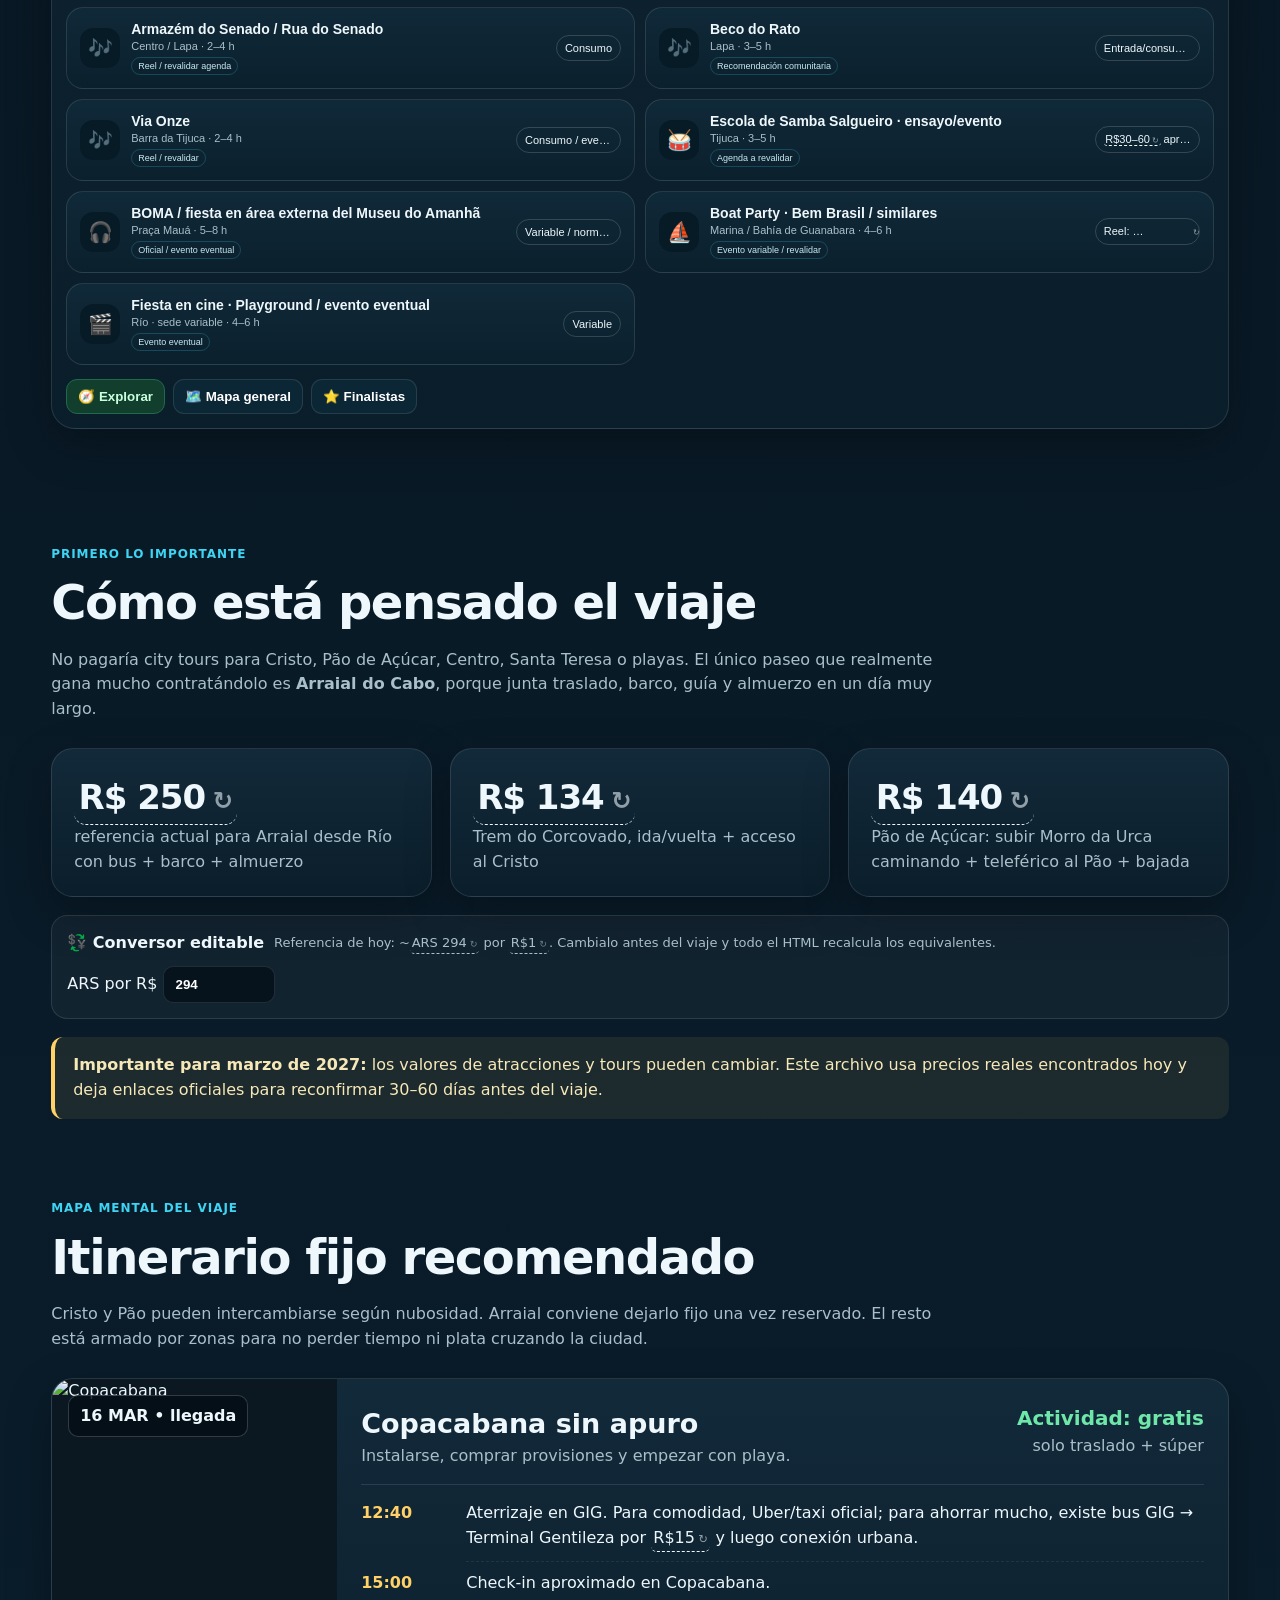
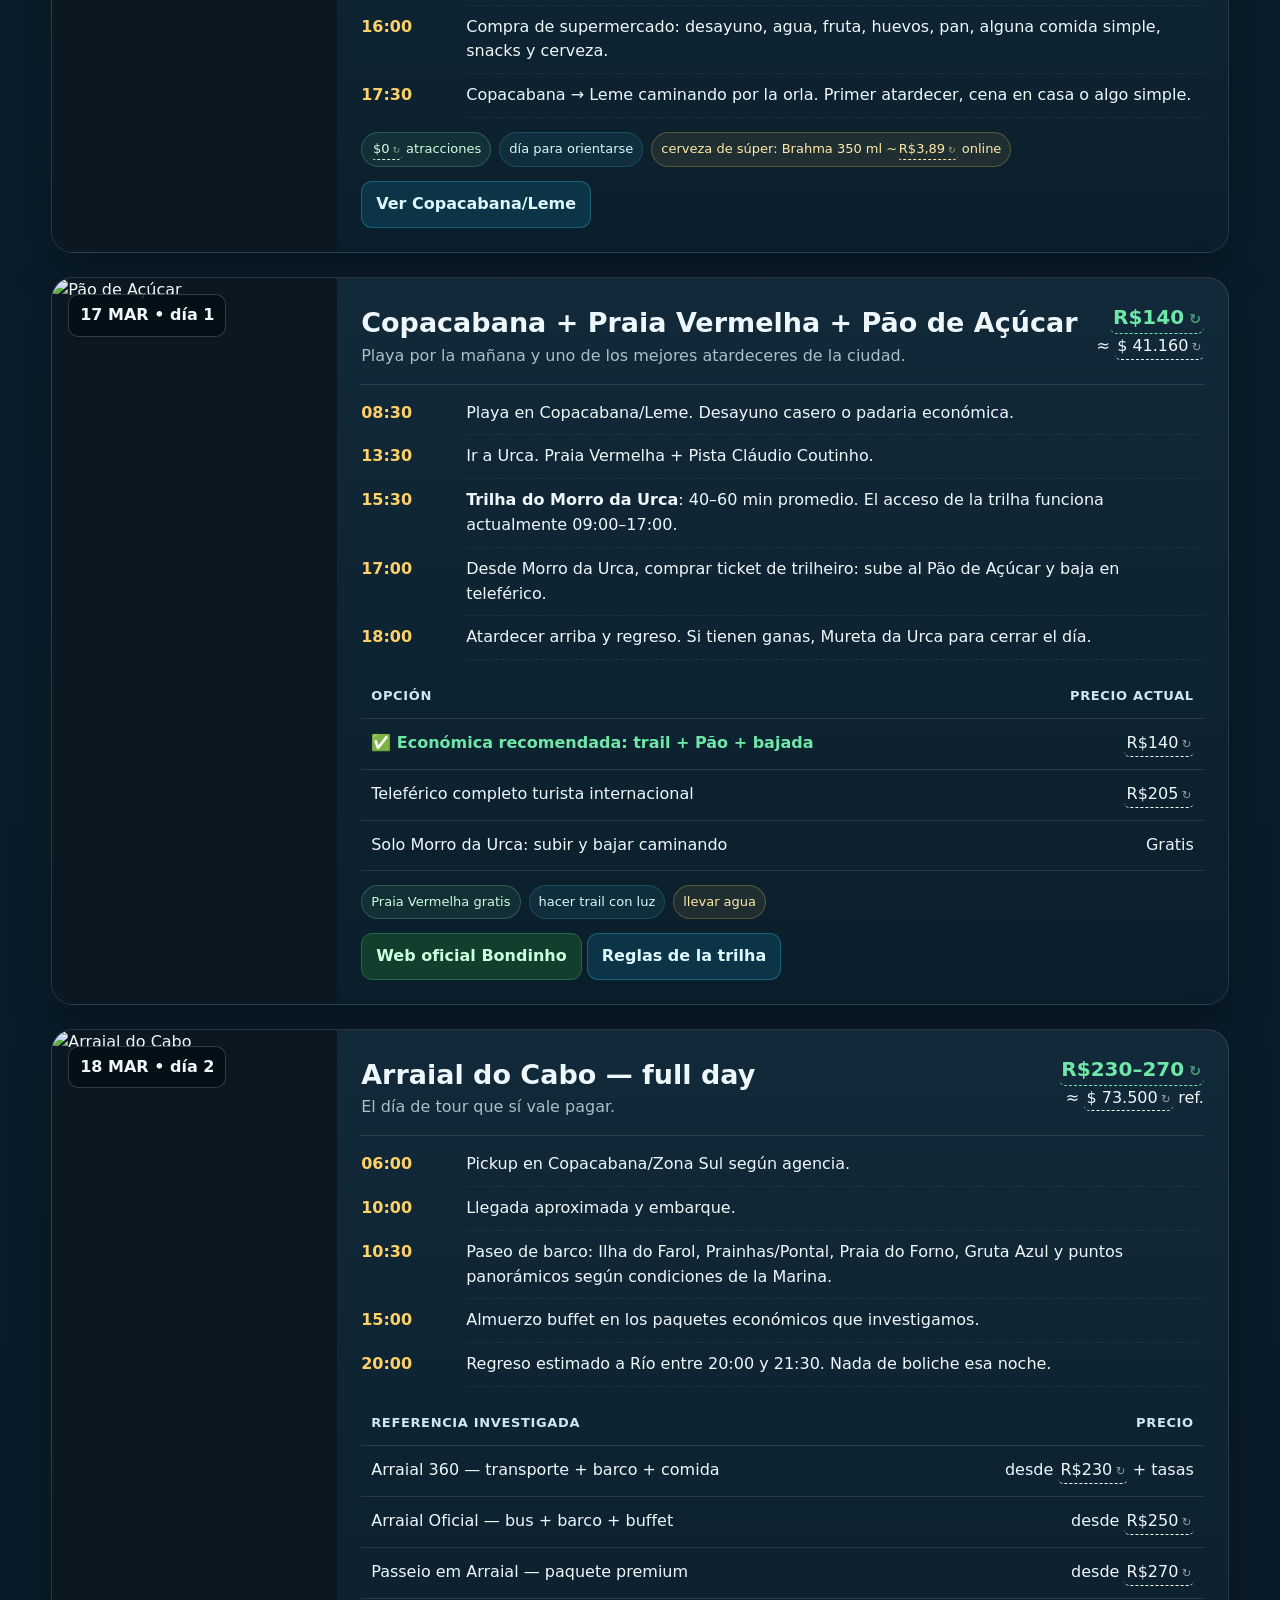
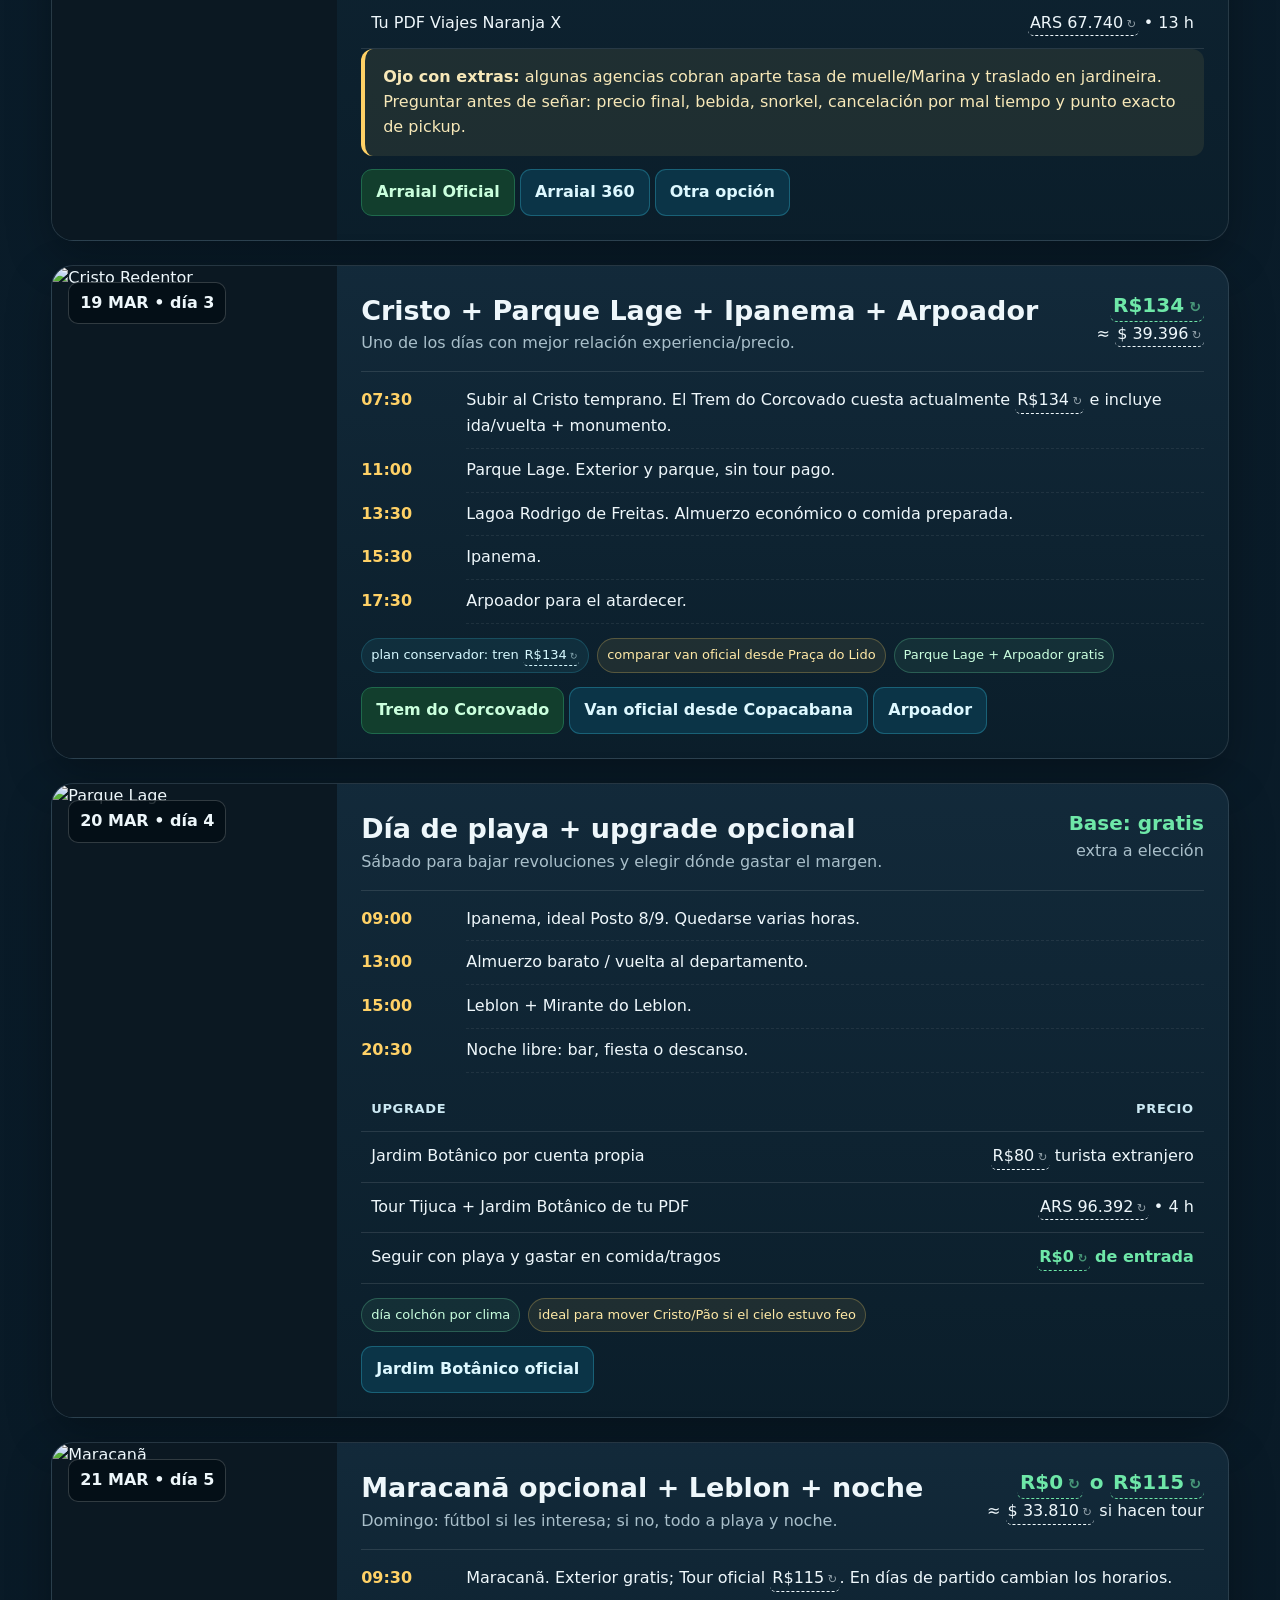
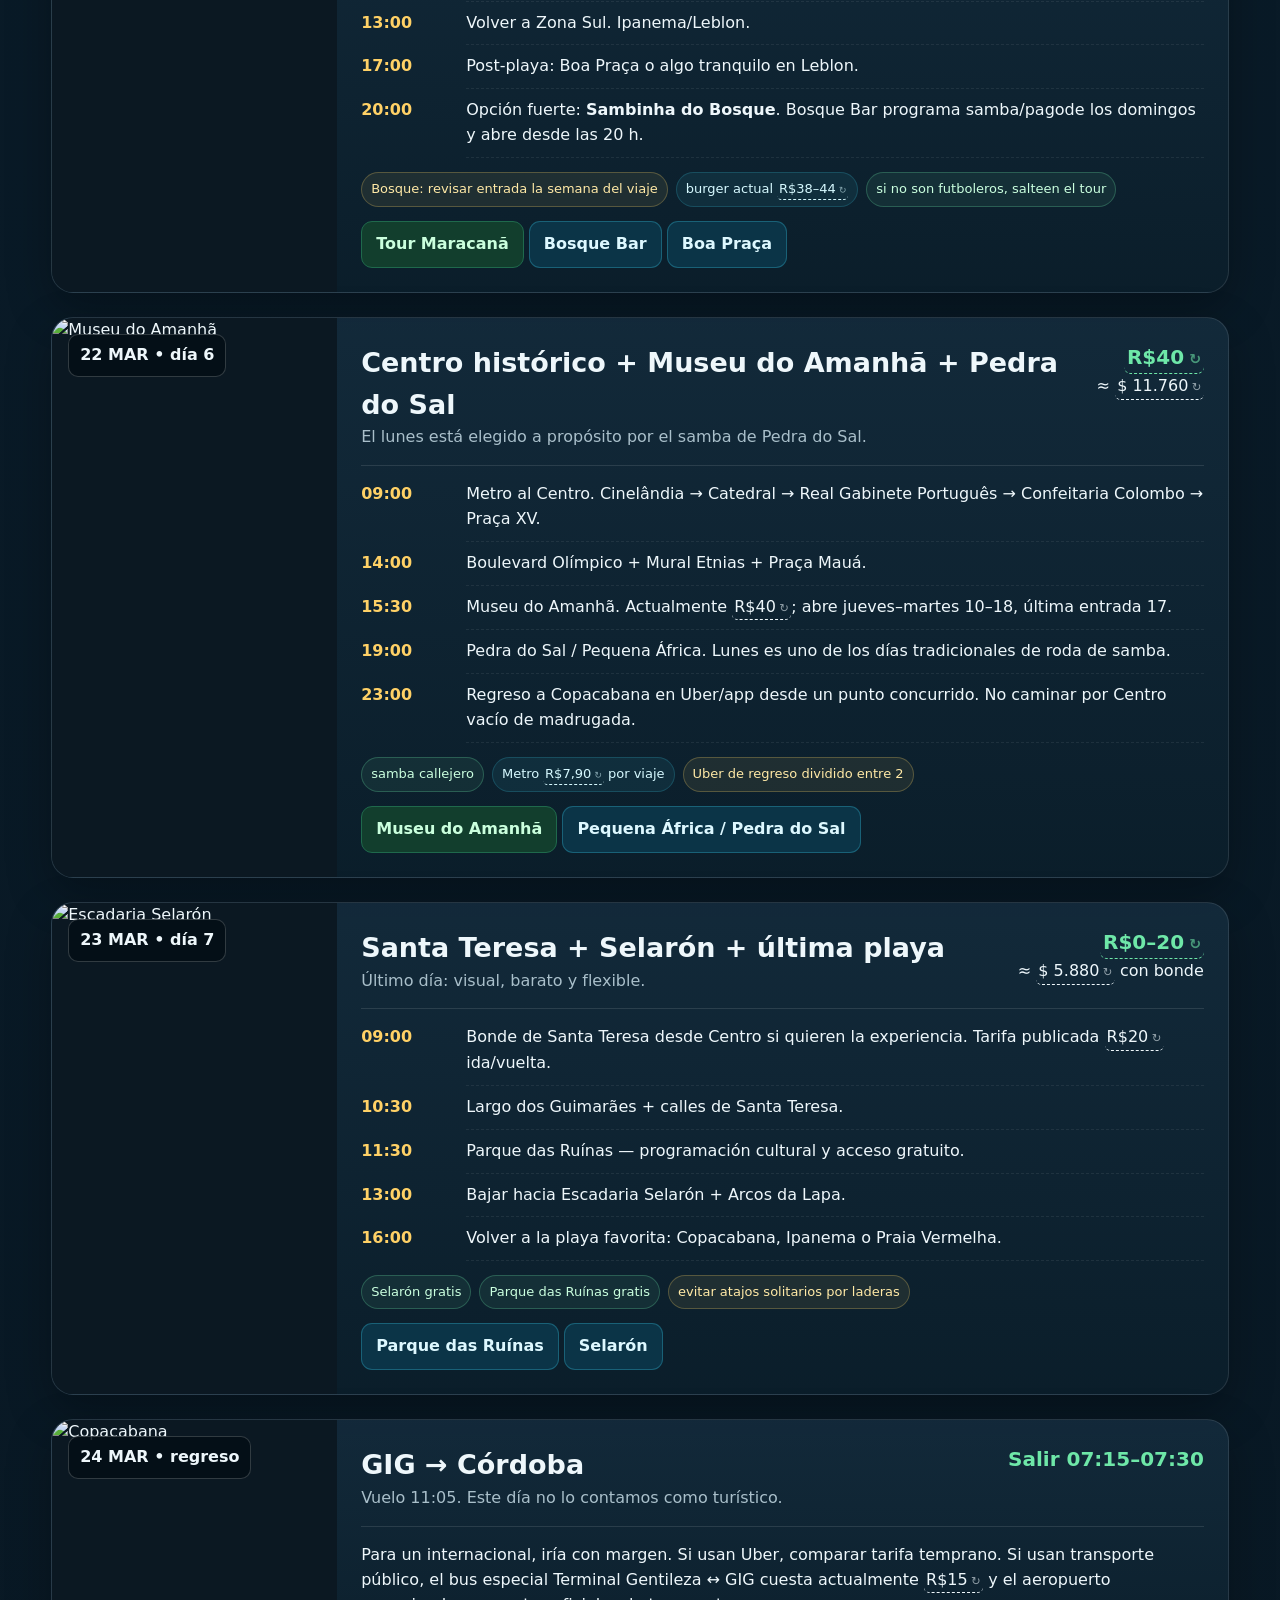
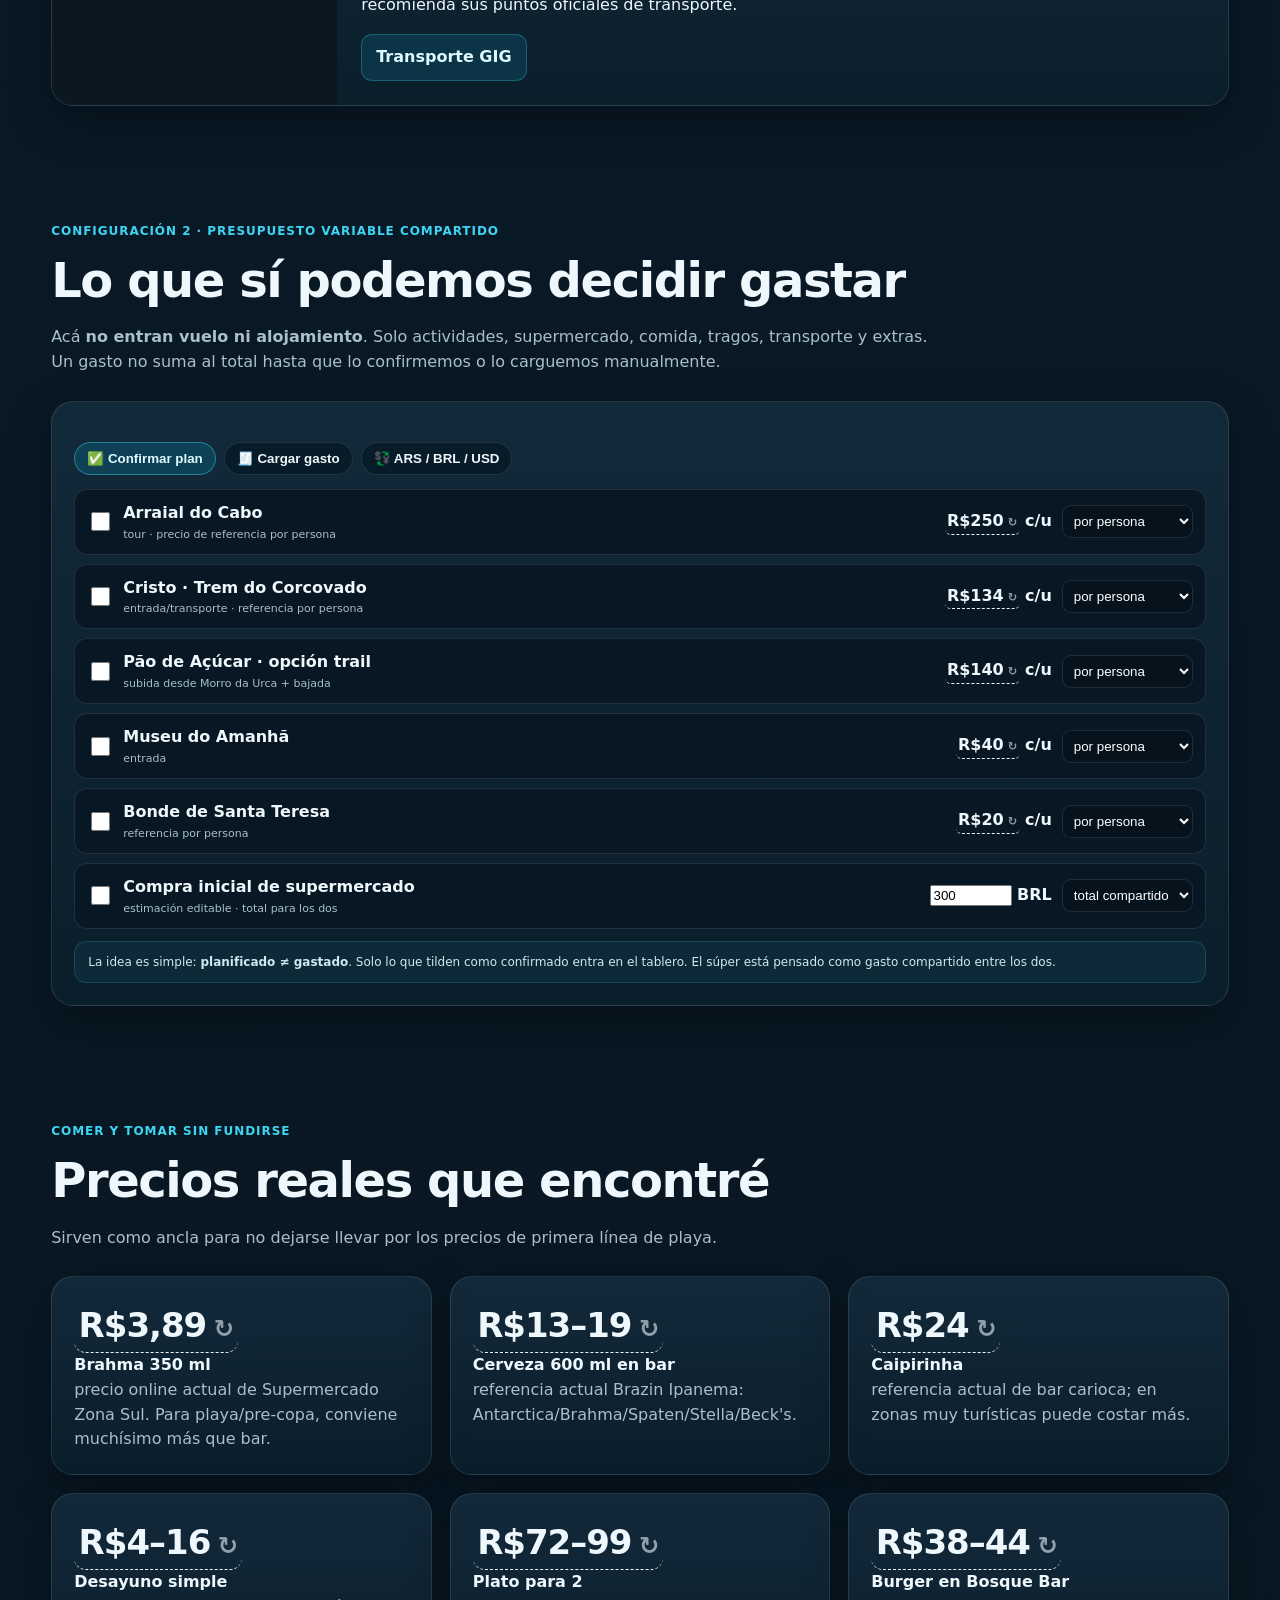
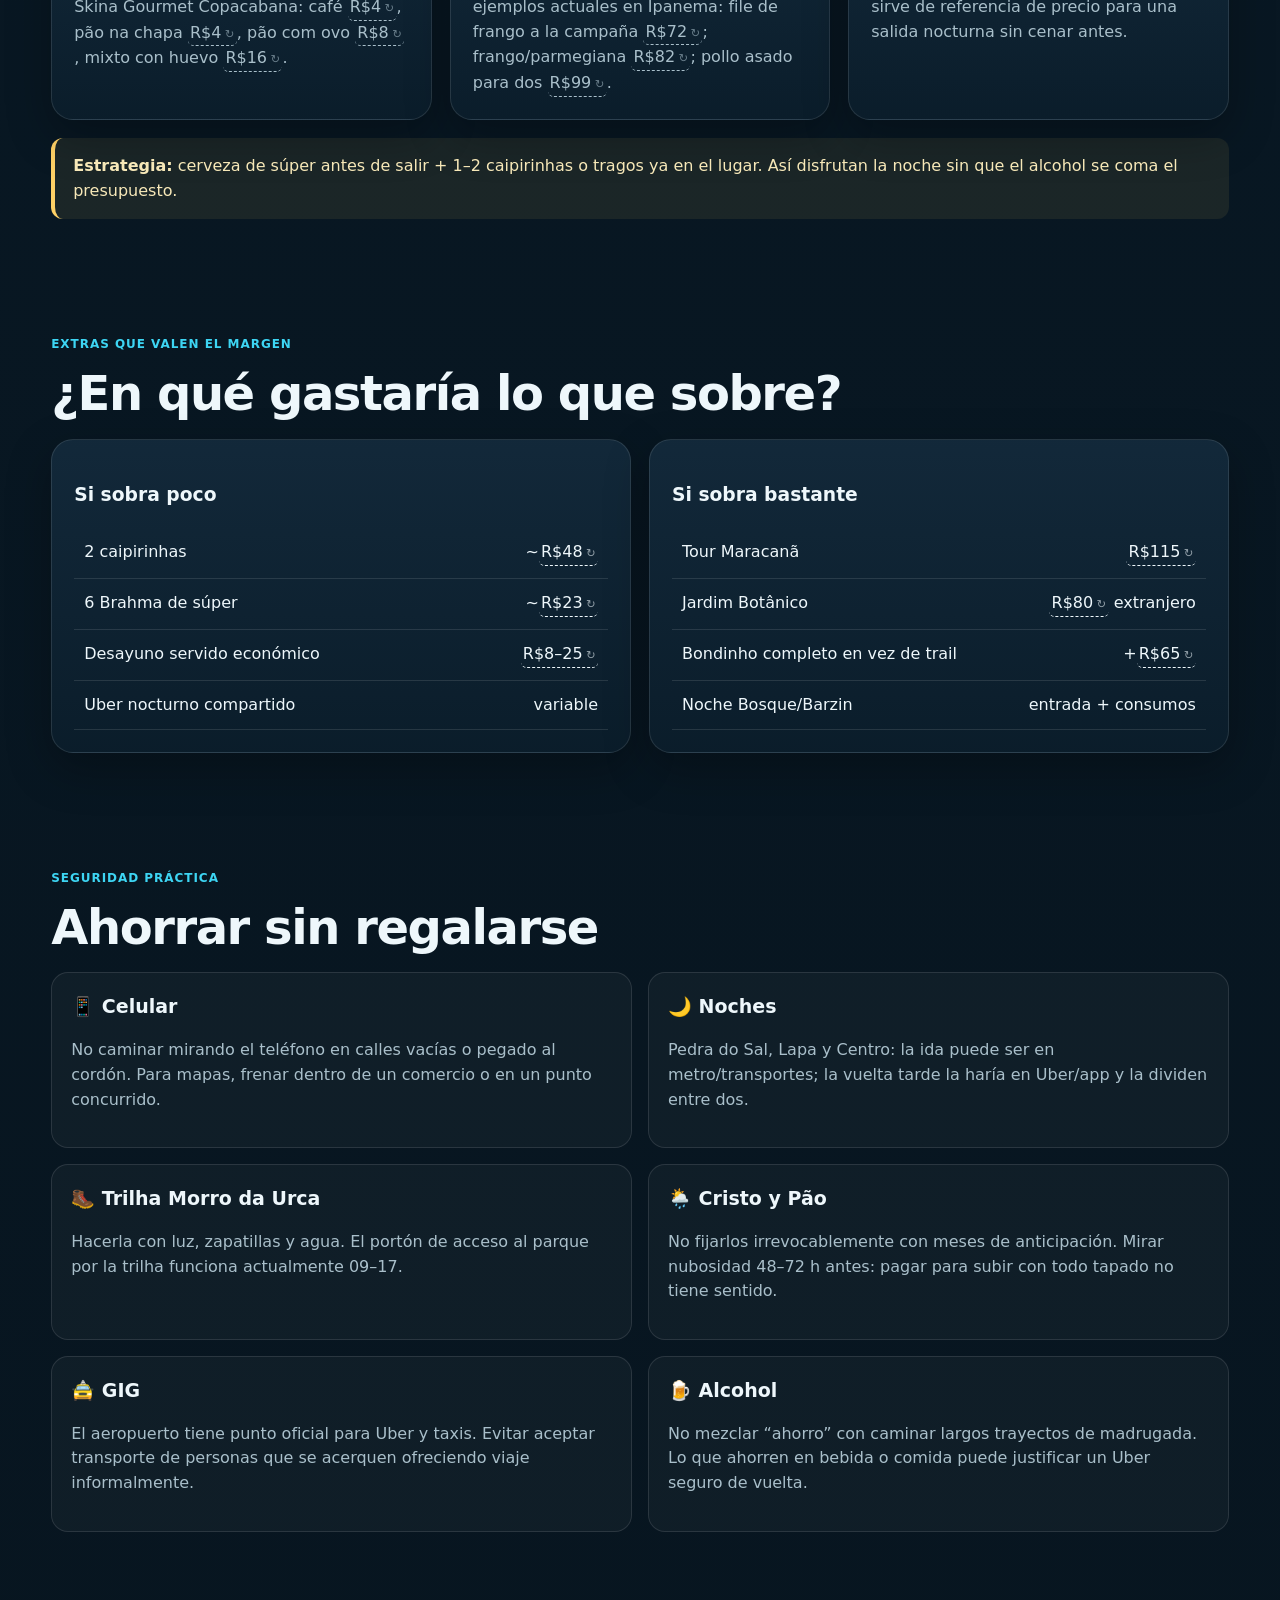
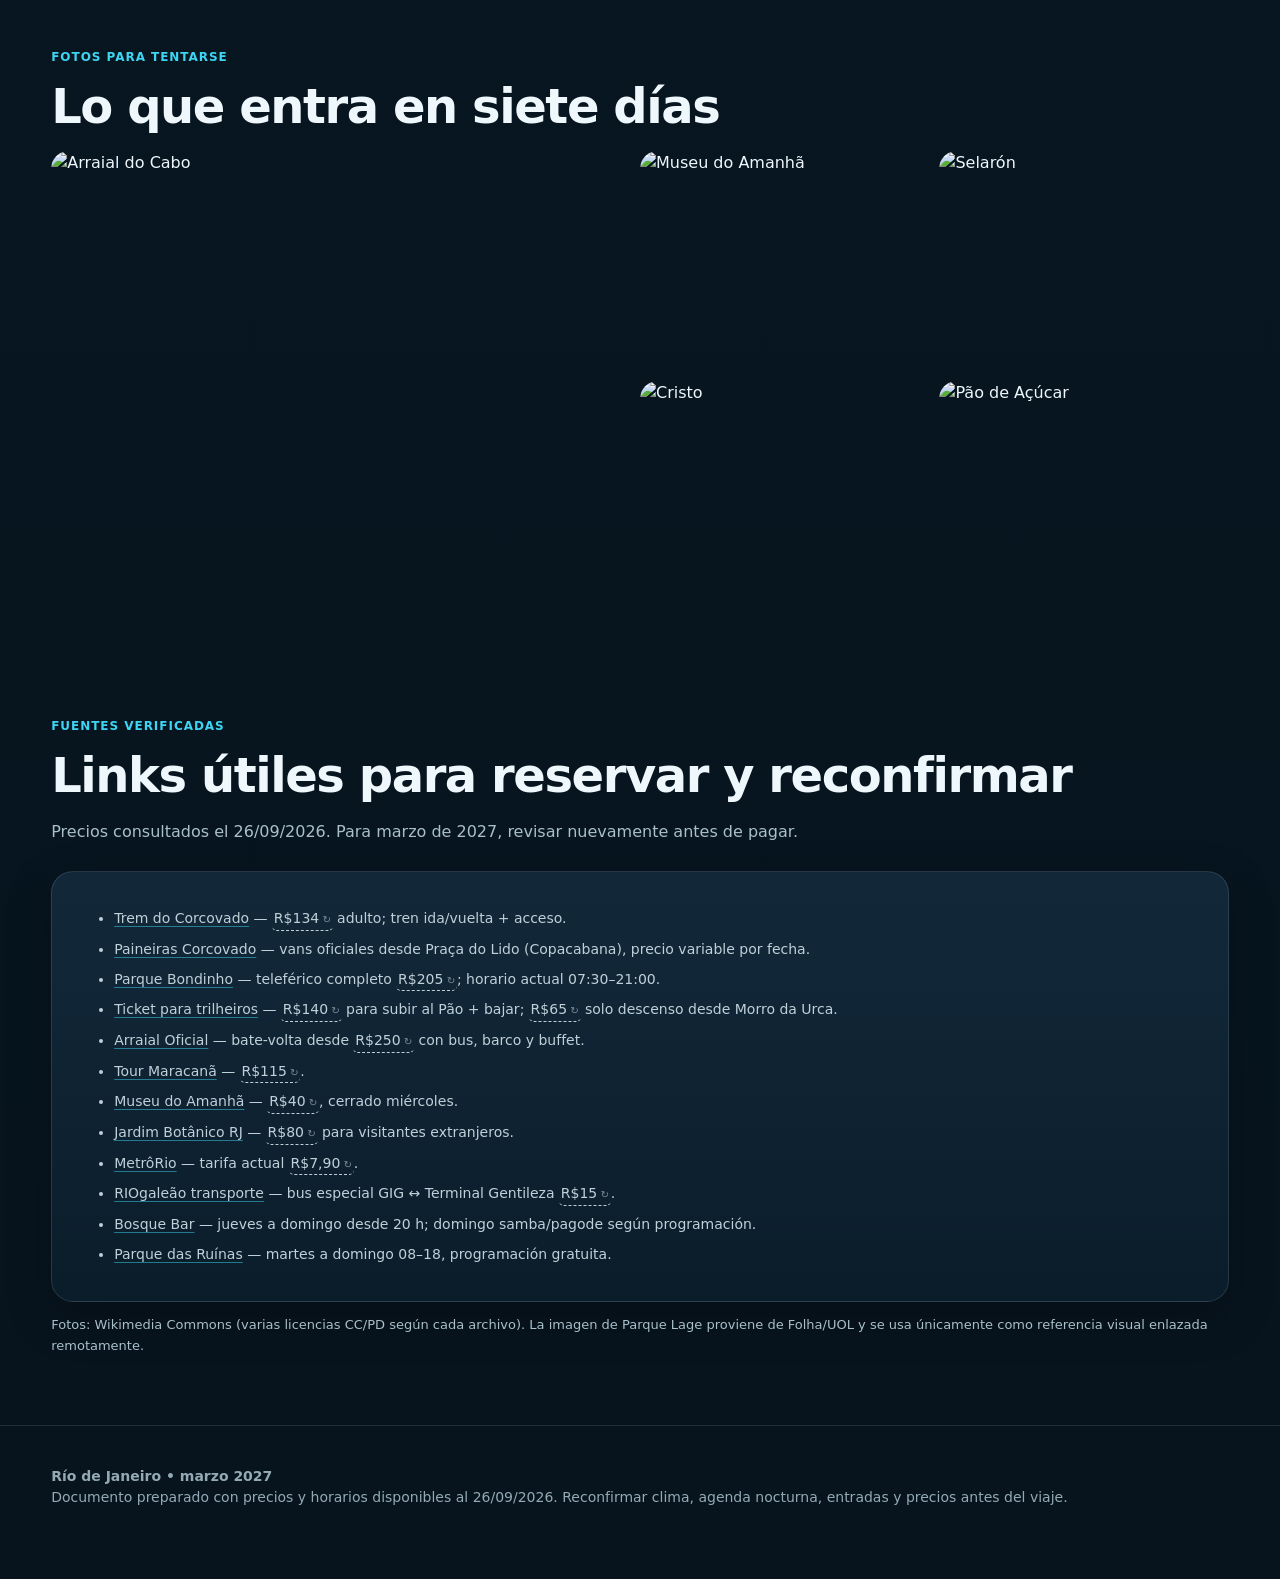
==== commit 30499089: "Polish Rio planner sync and prices" ====
--- a/rio-2027/index.html
+++ b/rio-2027/index.html
@@ -5,8 +5,8 @@
 <meta name="viewport" content="width=device-width, initial-scale=1.0" />
 <title>Río de Janeiro 2027 — itinerario económico 7 días</title>
 <meta name="theme-color" content="#08131d" />
-<link rel="stylesheet" href="route-maps.css" />
-<link rel="stylesheet" href="price-toggle.css" />
+<link rel="stylesheet" href="route-maps.css?v=20260927-3" />
+<link rel="stylesheet" href="price-toggle.css?v=20260927-3" />
 <style>
 :root{
   --bg:#08131d; --panel:#0f2231; --panel2:#132a3b; --text:#eef7fb; --muted:#a9bfca;
@@ -550,7 +550,7 @@
   catch(e){return structuredClone(defaultState)}
 }
 let app=loadState();
-function saveState(){localStorage.setItem(V2_KEY,JSON.stringify(app));window.dispatchEvent(new Event('rio:state-changed'))}
+function saveState(){localStorage.setItem(V2_KEY,JSON.stringify(app));window.dispatchEvent(new CustomEvent('rio:state-changed',{detail:{key:V2_KEY}}))}
 function fmt(n,c=app.displayCurrency){
   const max=c==='ARS'?0:2;
   return new Intl.NumberFormat('es-AR',{style:'currency',currency:c,maximumFractionDigits:max}).format(Number(n)||0);
@@ -738,7 +738,7 @@
 let saved=JSON.parse(localStorage.getItem(LS)||'{}'),current=null,cat='Todas',showFavOnly=false;
 const $=id=>document.getElementById(id), cards=$('actlabCards'), drawer=$('actlabDrawer'), route=$('actlabRoute');
 function st(id){return saved[id]||(saved[id]={state:'Pendiente',fav:false,notes:''})}
-function save(){localStorage.setItem(LS,JSON.stringify(saved));window.dispatchEvent(new Event('rio:state-changed'))}
+function save(){localStorage.setItem(LS,JSON.stringify(saved));window.dispatchEvent(new CustomEvent('rio:state-changed',{detail:{key:LS}}))}
 function confClass(c){if(/Oficial|Corroborado|Activo/.test(c))return'good';if(/Por verificar|Reel|variable|agenda|Evento eventual/i.test(c))return'warn';return''}
 function render(){if(!cards)return;const q=$('actlabSearch').value.toLowerCase();const arr=A.filter(a=>(cat==='Todas'||a.cat===cat)&&(!showFavOnly||st(a.id).fav)&&JSON.stringify(a).toLowerCase().includes(q));$('actlabCount').textContent=arr.length+' opciones';$('actlabModeTitle').textContent=showFavOnly?'Finalistas':'Para explorar';$('actlabEmpty').style.display=arr.length?'none':'block';cards.innerHTML=arr.map(a=>`<div class="actlab-card">${st(a.id).fav?'<div class="actlab-fav">★</div>':''}<button data-id="${a.id}"><div class="actlab-icon">${a.icon}</div><div class="actlab-main"><b>${a.name}</b><small>${a.zone} · ${a.duration}</small><span class="actlab-conf">${a.confidence}</span></div><div class="actlab-price">${a.price}</div></button></div>`).join('');cards.querySelectorAll('button[data-id]').forEach(b=>b.onclick=()=>openAct(b.dataset.id));}
 function openAct(id){current=A.find(a=>a.id===id);if(!current)return;const s=st(id);$('actlabKicker').textContent=current.cat;$('actlabTitle').textContent=current.name;$('actlabZone').textContent='📍 '+current.zone;$('actlabPrice').textContent=current.price;$('actlabDuration').textContent=current.duration;$('actlabDistance').textContent=current.dist;$('actlabStateLabel').textContent=s.state;$('actlabConfidence').textContent=current.confidence;$('actlabConfidence').className='act-badge '+confClass(current.confidence);$('actlabInfo').innerHTML='<p>'+current.info+'</p><p><b>Tip:</b> '+current.tip+'</p>';$('actlabHow').innerHTML='<p>'+current.how+'</p>';$('actlabSafety').innerHTML='<p>'+current.safety+'</p>';$('actlabSources').innerHTML=`<p><b>${current.sourceLabel}</b></p><a href="${current.source}" target="_blank" rel="noopener">Abrir fuente</a>`;$('actlabTransport').textContent=current.transport;$('actlabTime').textContent=current.time;$('actlabRDistance').textContent=current.dist;$('actlabReturn').textContent=current.ret;$('actlabTip').textContent=current.tip;$('actlabMapBox').innerHTML=window.rioRealMap?window.rioRealMap(current):mapSvg(current.profile,current.name,current.zone);$('actlabSteps').innerHTML=(current.steps||[]).map((x,i)=>`<div class="act-step"><i>${i+1}</i><span>${x}</span></div>`).join('');route.classList.remove('open');$('actlabFavBtn').textContent=s.fav?'★ Quitar finalista':'☆ Marcar finalista';$('actlabStateSelect').value=s.state;$('actlabNotes').value=s.notes||'';drawer.classList.add('open');drawer.setAttribute('aria-hidden','false');}
@@ -863,10 +863,10 @@
 })();
 </script>
 
-<script src="route-maps.js"></script>
-<script src="price-toggle.js"></script>
-<script src="firebase-config.js"></script>
-<script src="firebase-sync.js"></script>
+<script src="route-maps.js?v=20260927-3"></script>
+<script src="price-toggle.js?v=20260927-3"></script>
+<script src="firebase-config.js?v=20260927-3"></script>
+<script src="firebase-sync.js?v=20260927-3"></script>
 
 </body>
 </html>
